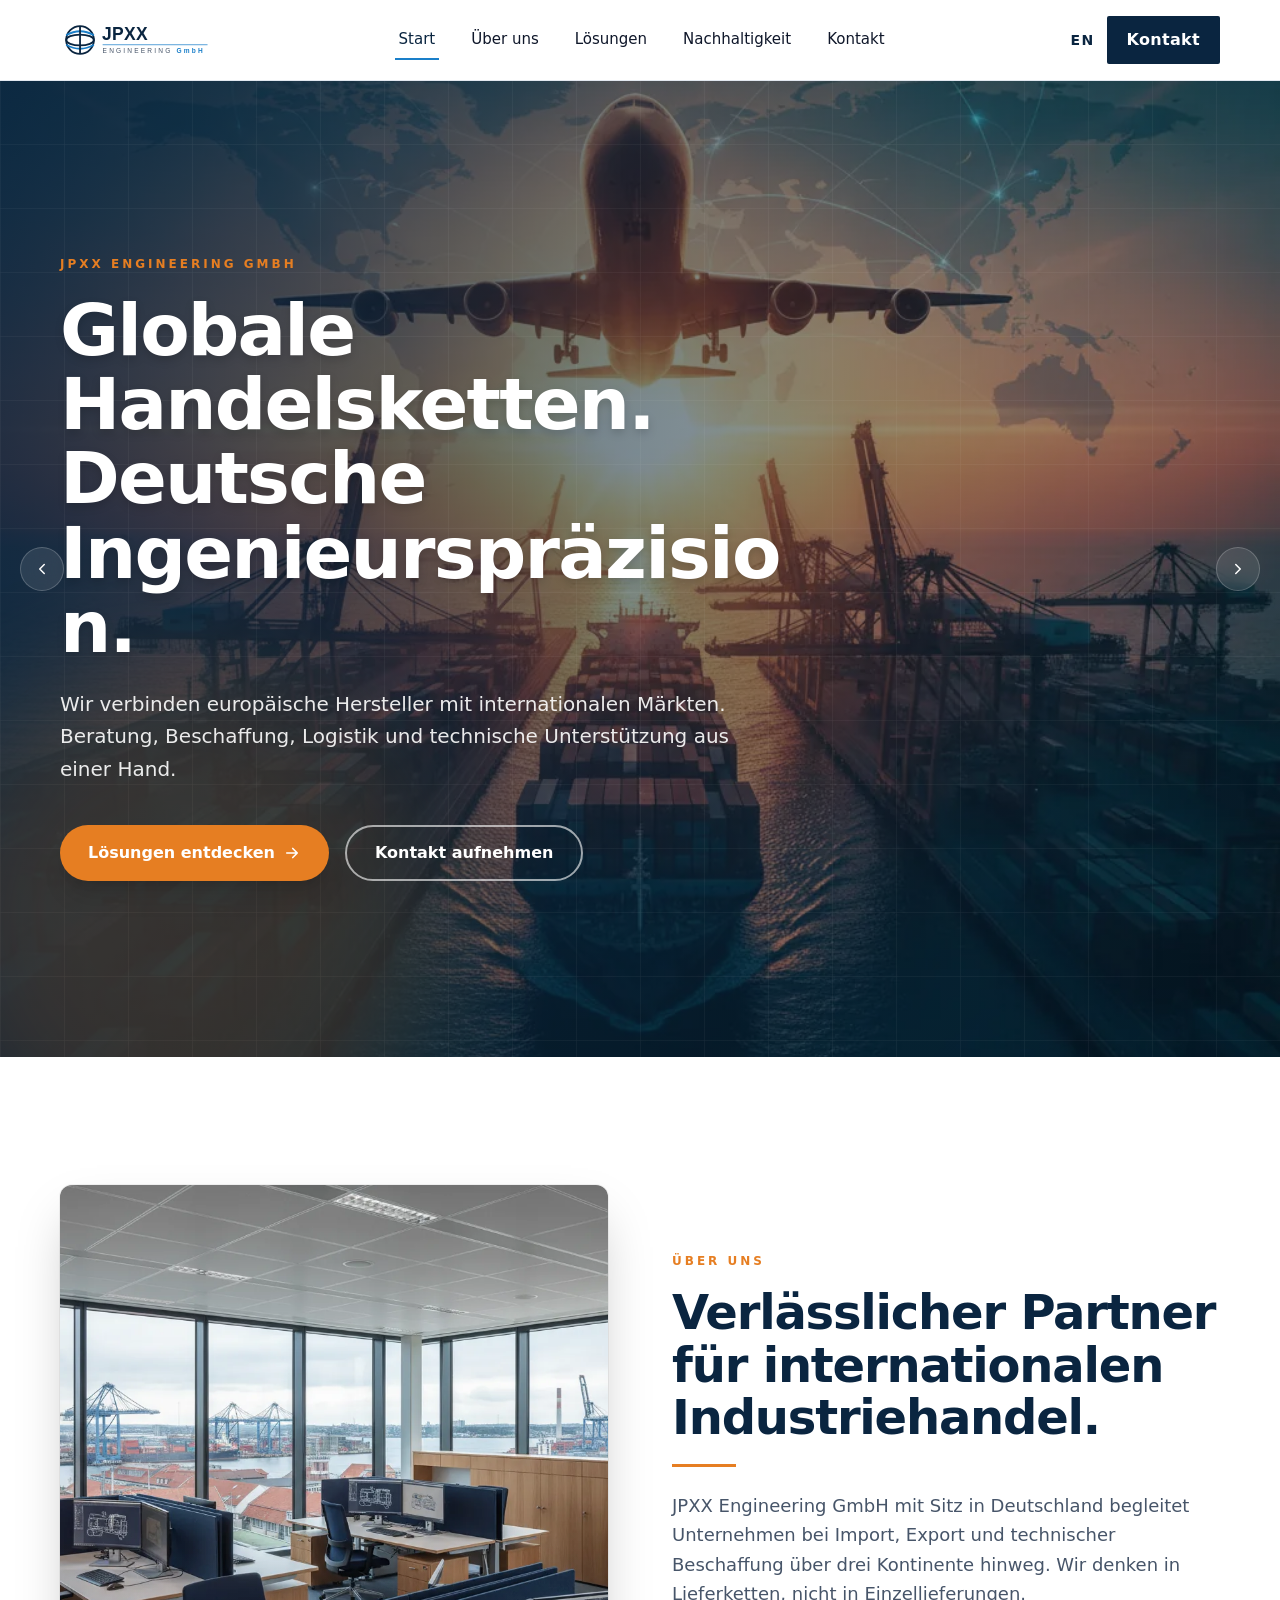
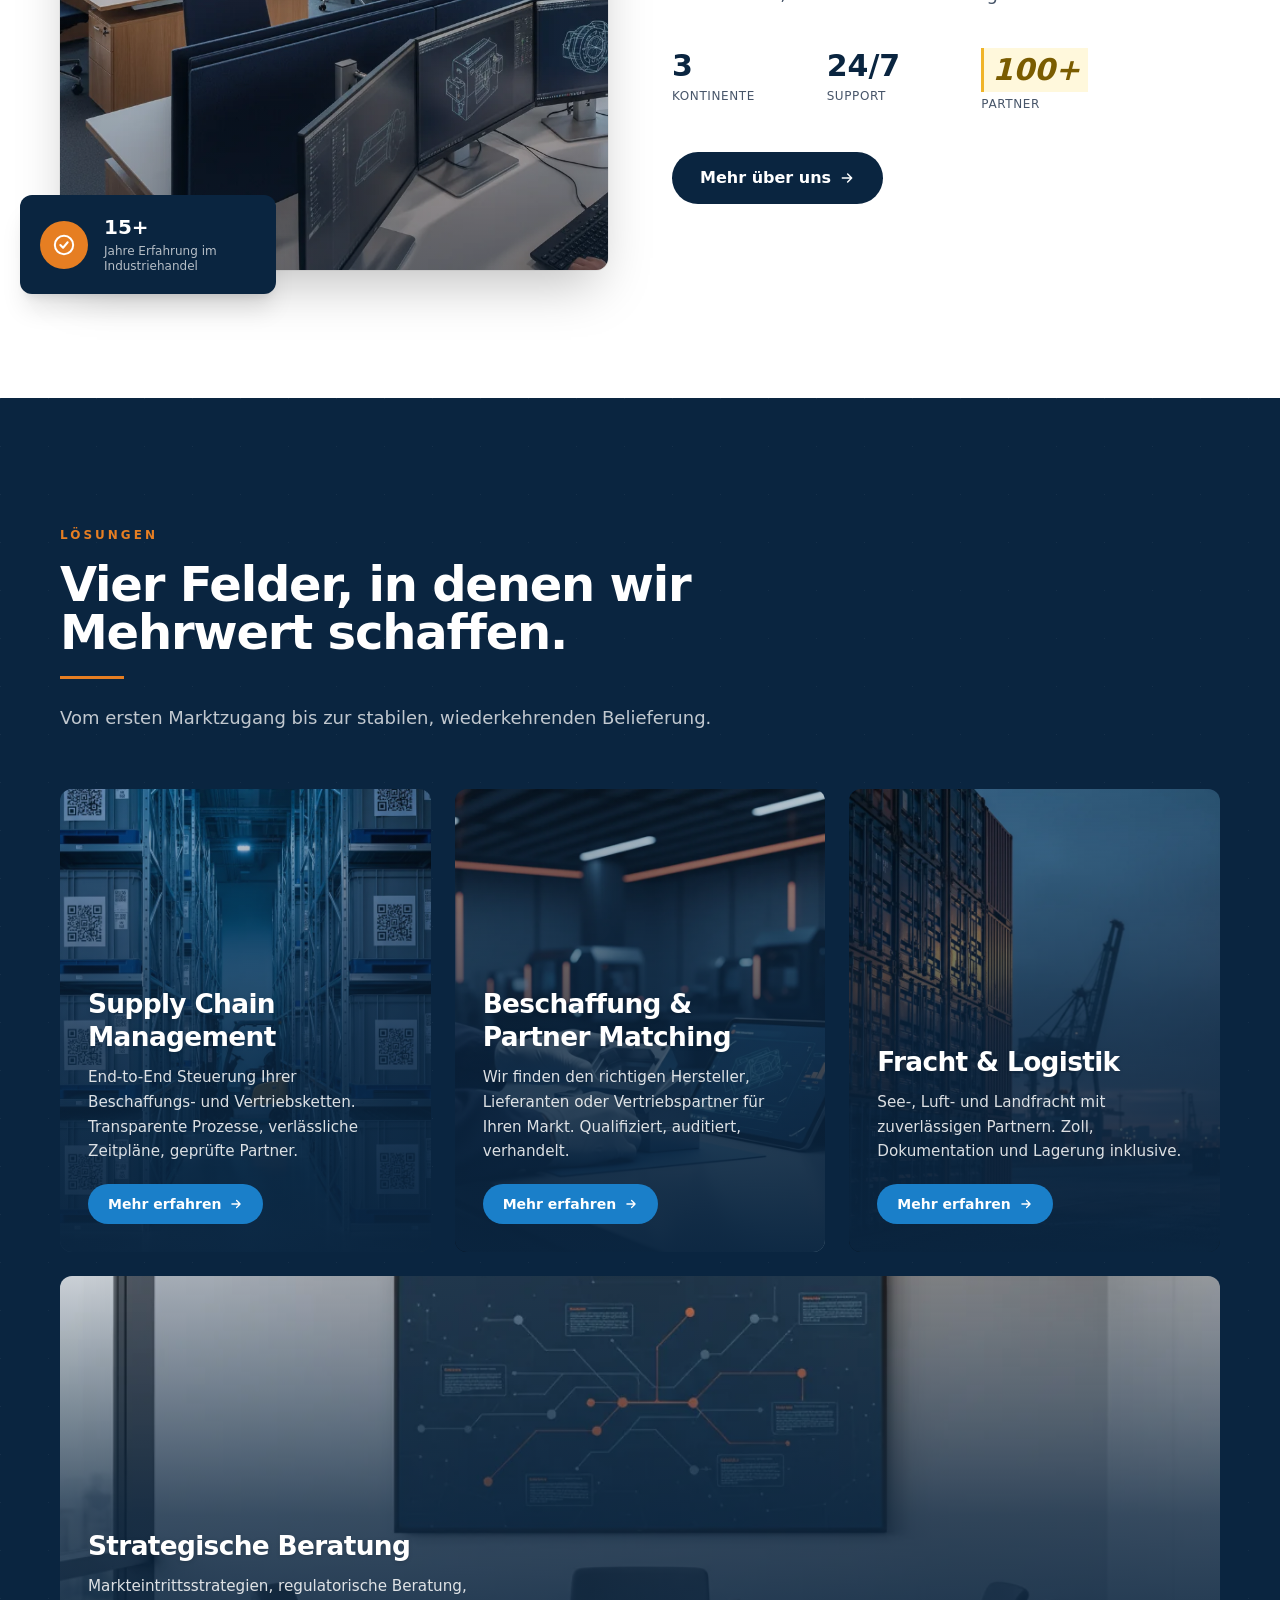
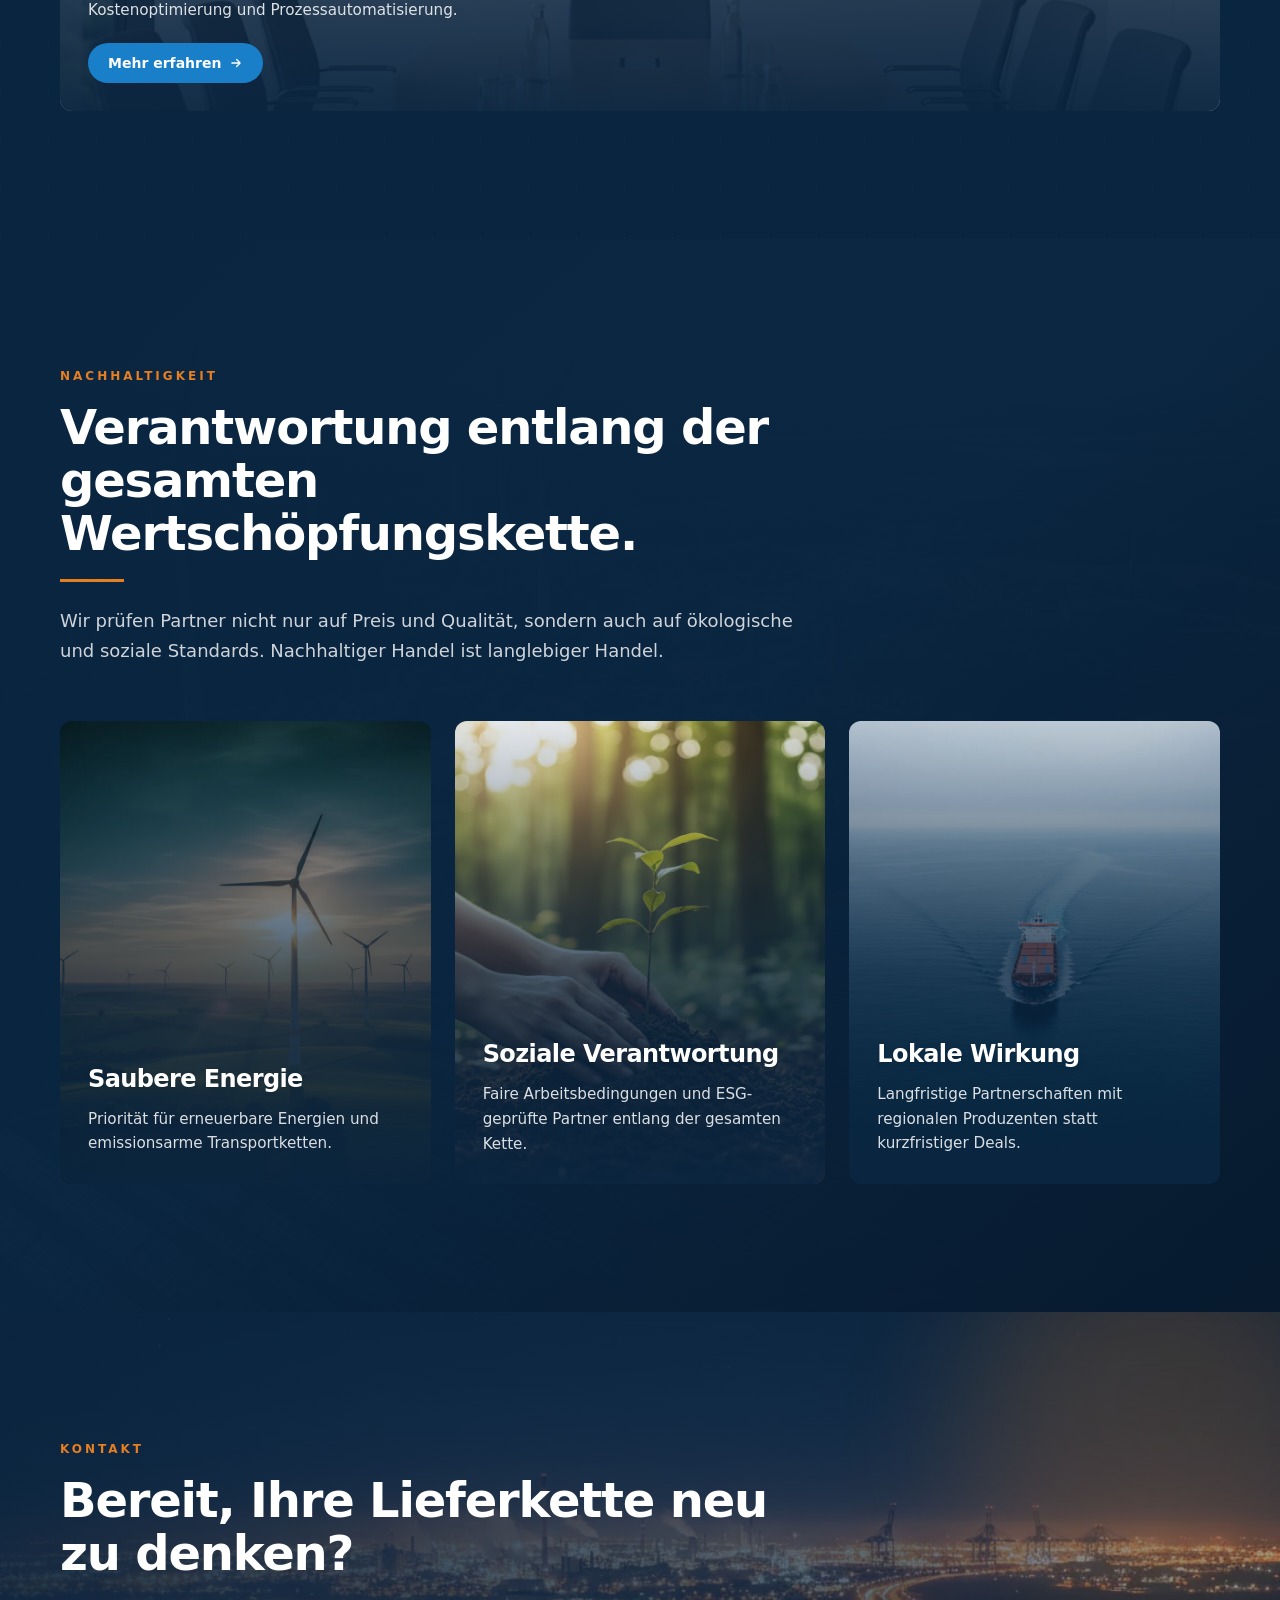
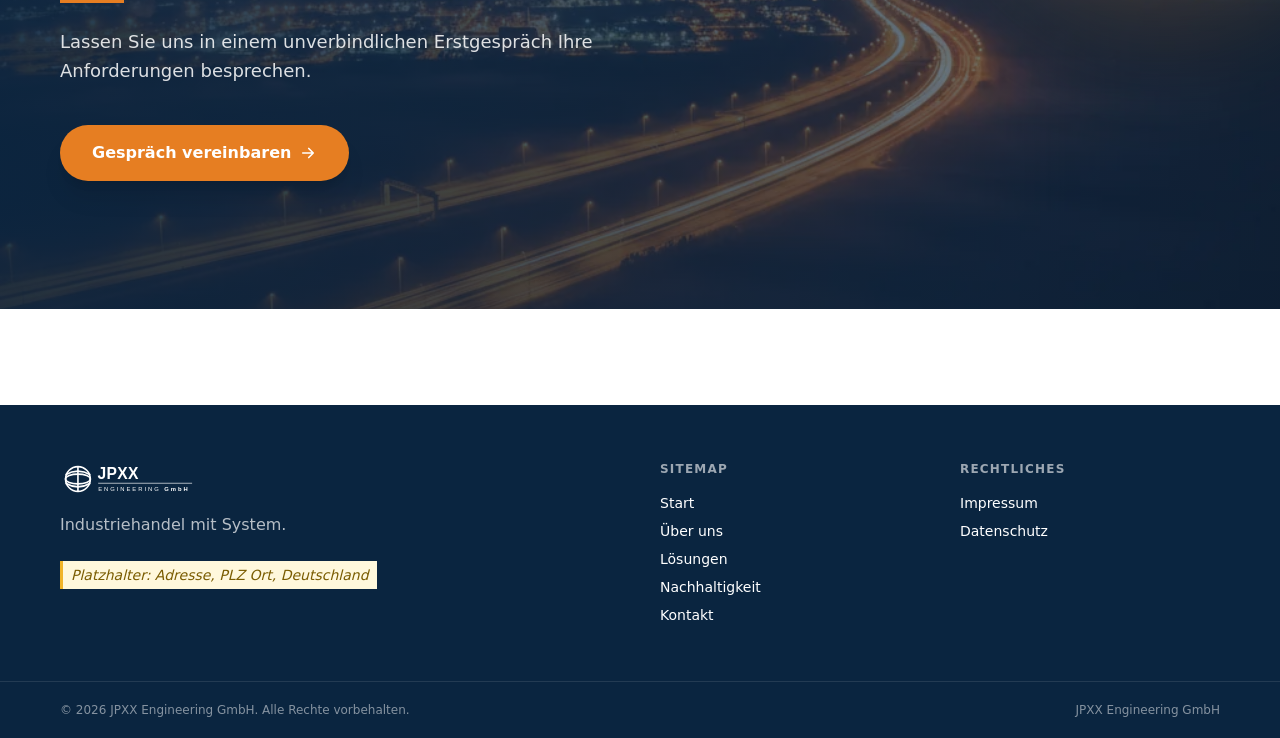
==== index.html @ 020861b6 "mobile: hero overflow fix (responsive type + proper flex column)" ====
<!DOCTYPE html><html lang="de"><head><meta charset="utf-8"><meta http-equiv="refresh" content="0; url=/de"><link rel="canonical" href="/de"><title>JPXX Engineering GmbH</title><script type="module">window.location.replace(`/de`);</script></head><body><p>Redirecting to <a href="/de">/de</a>…</p></body></html>
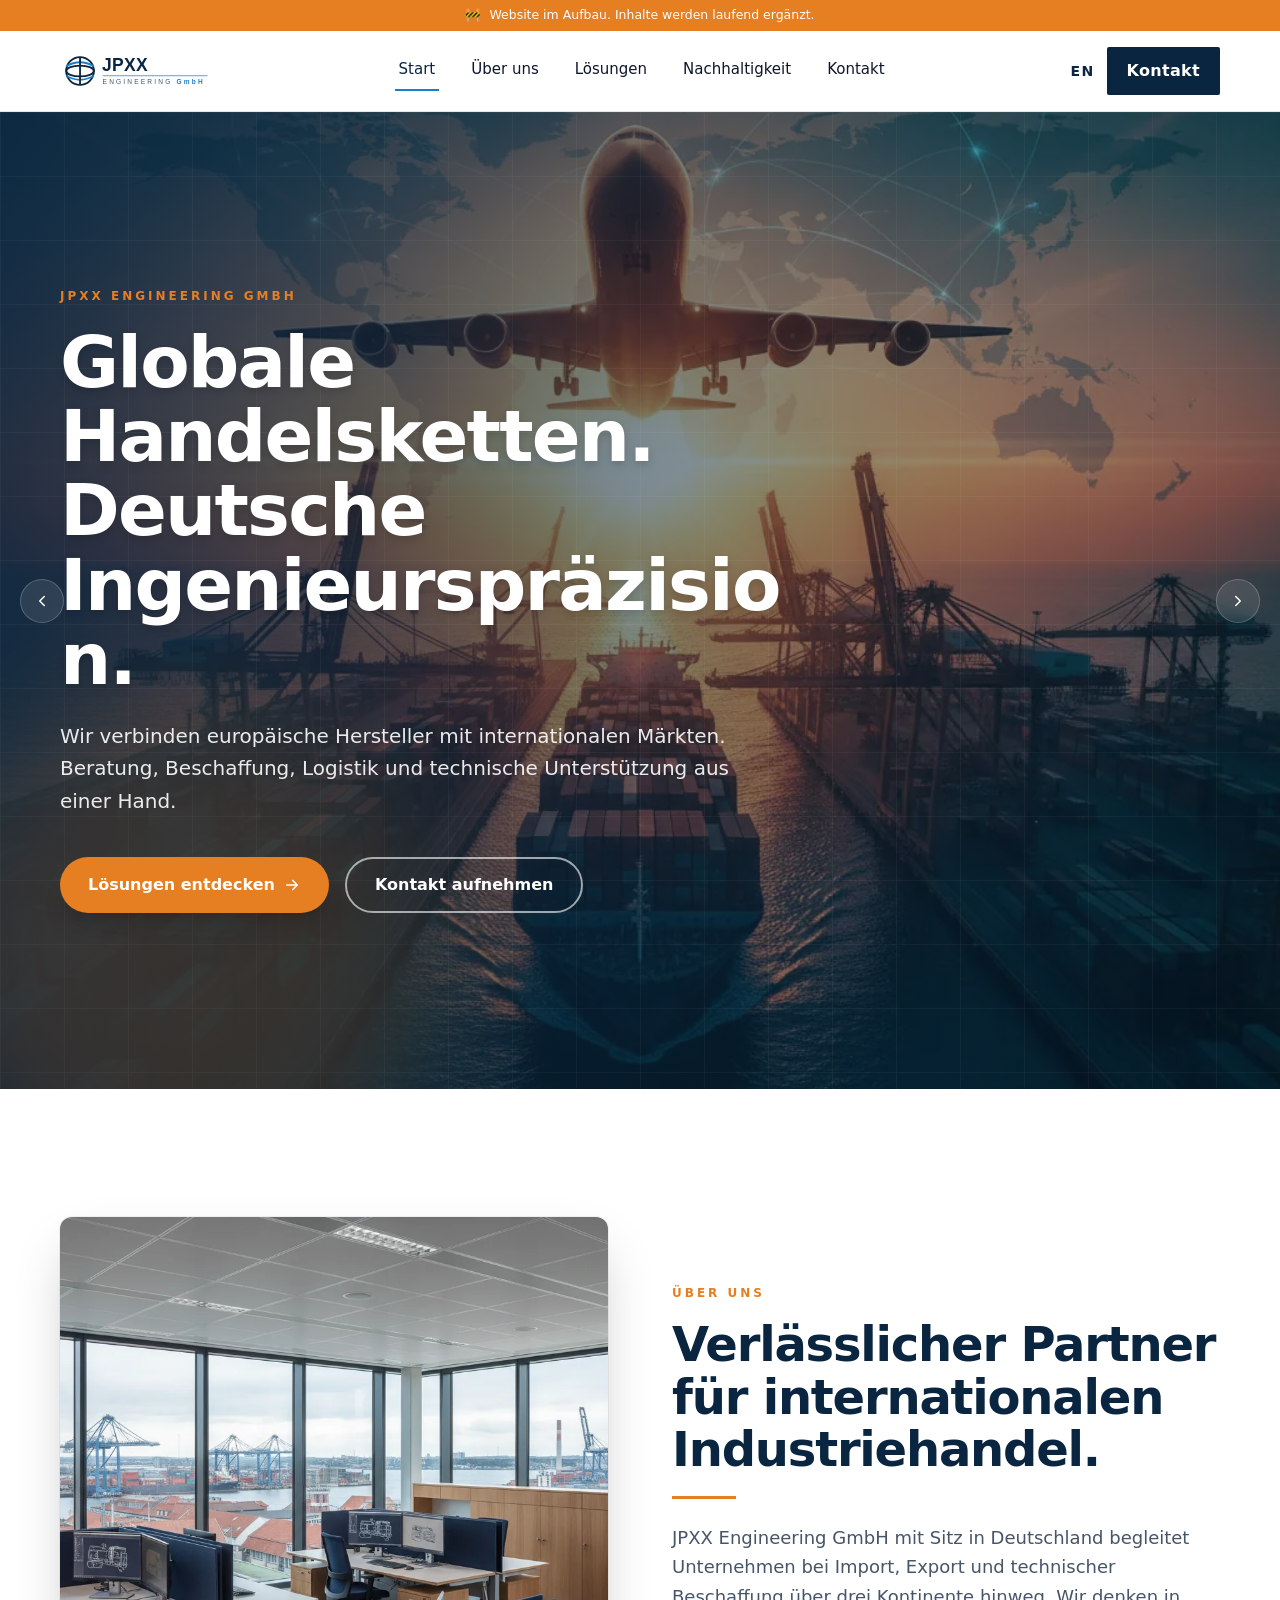
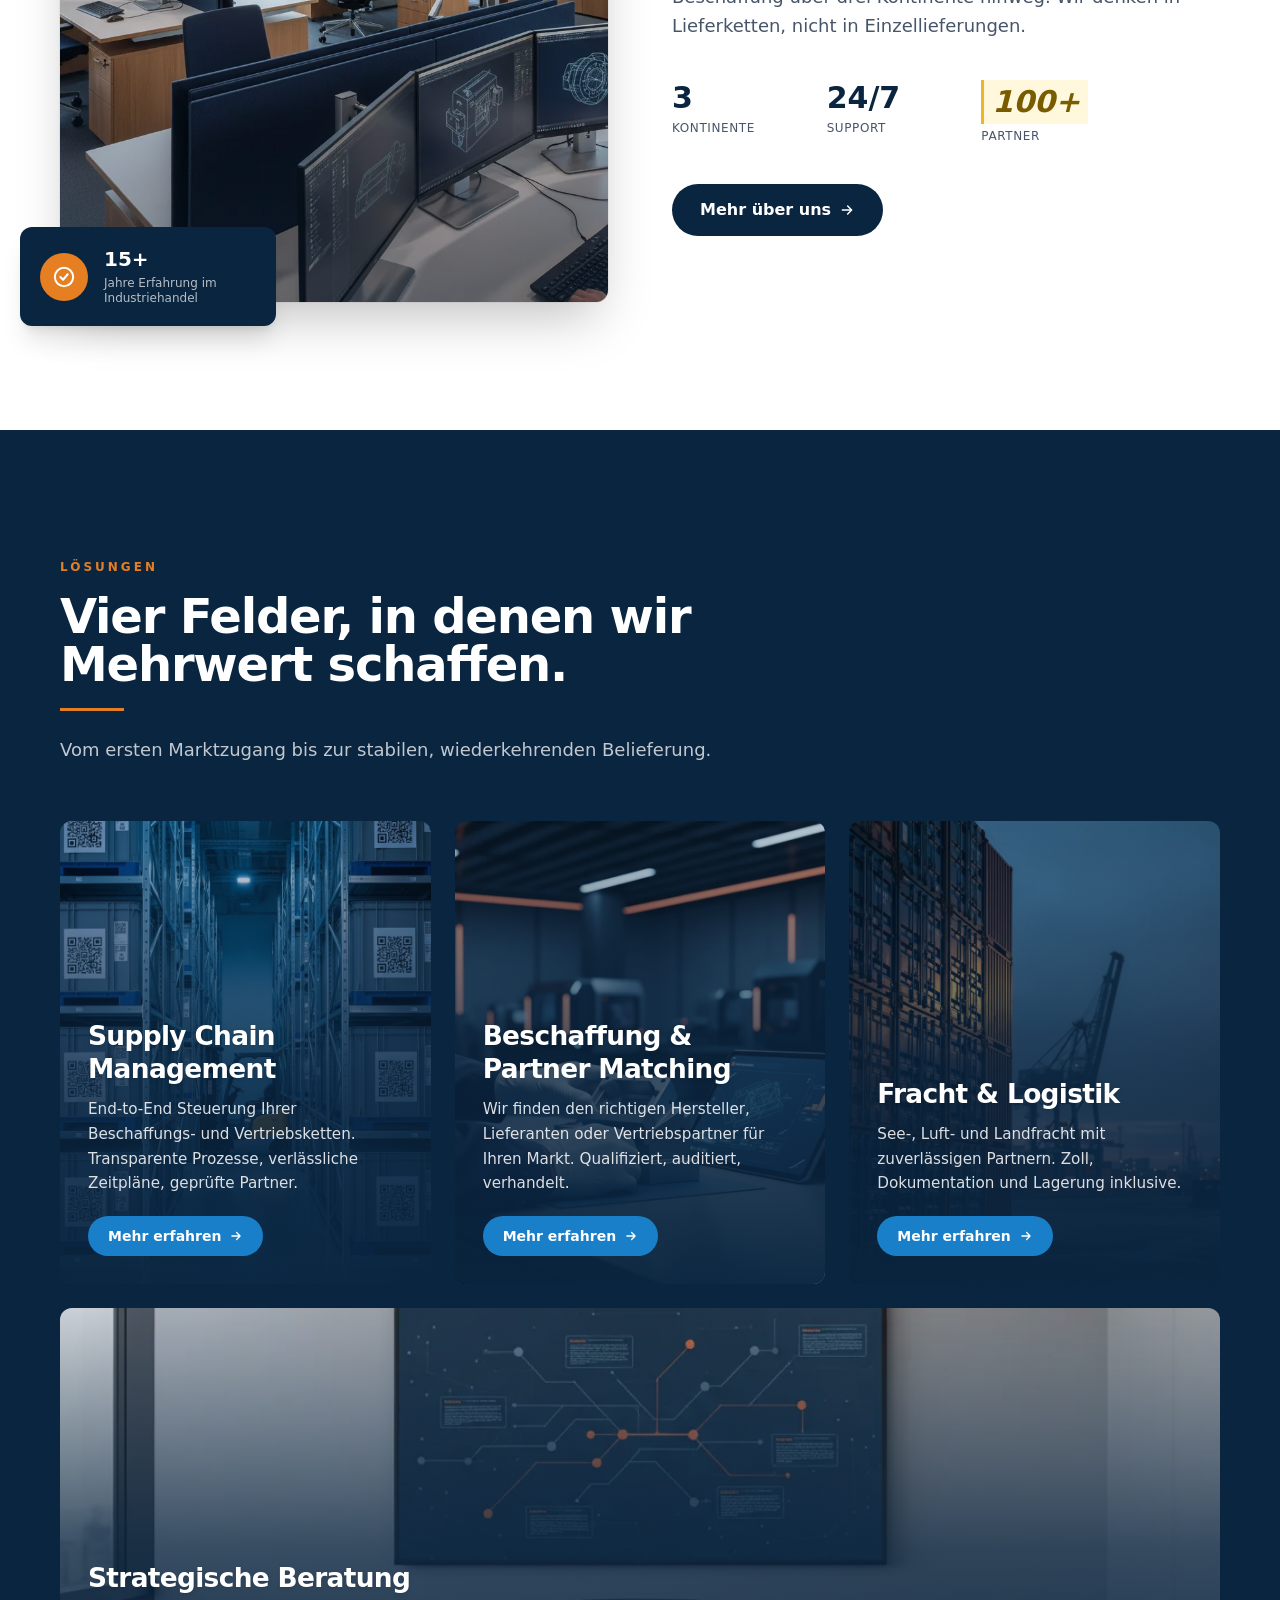
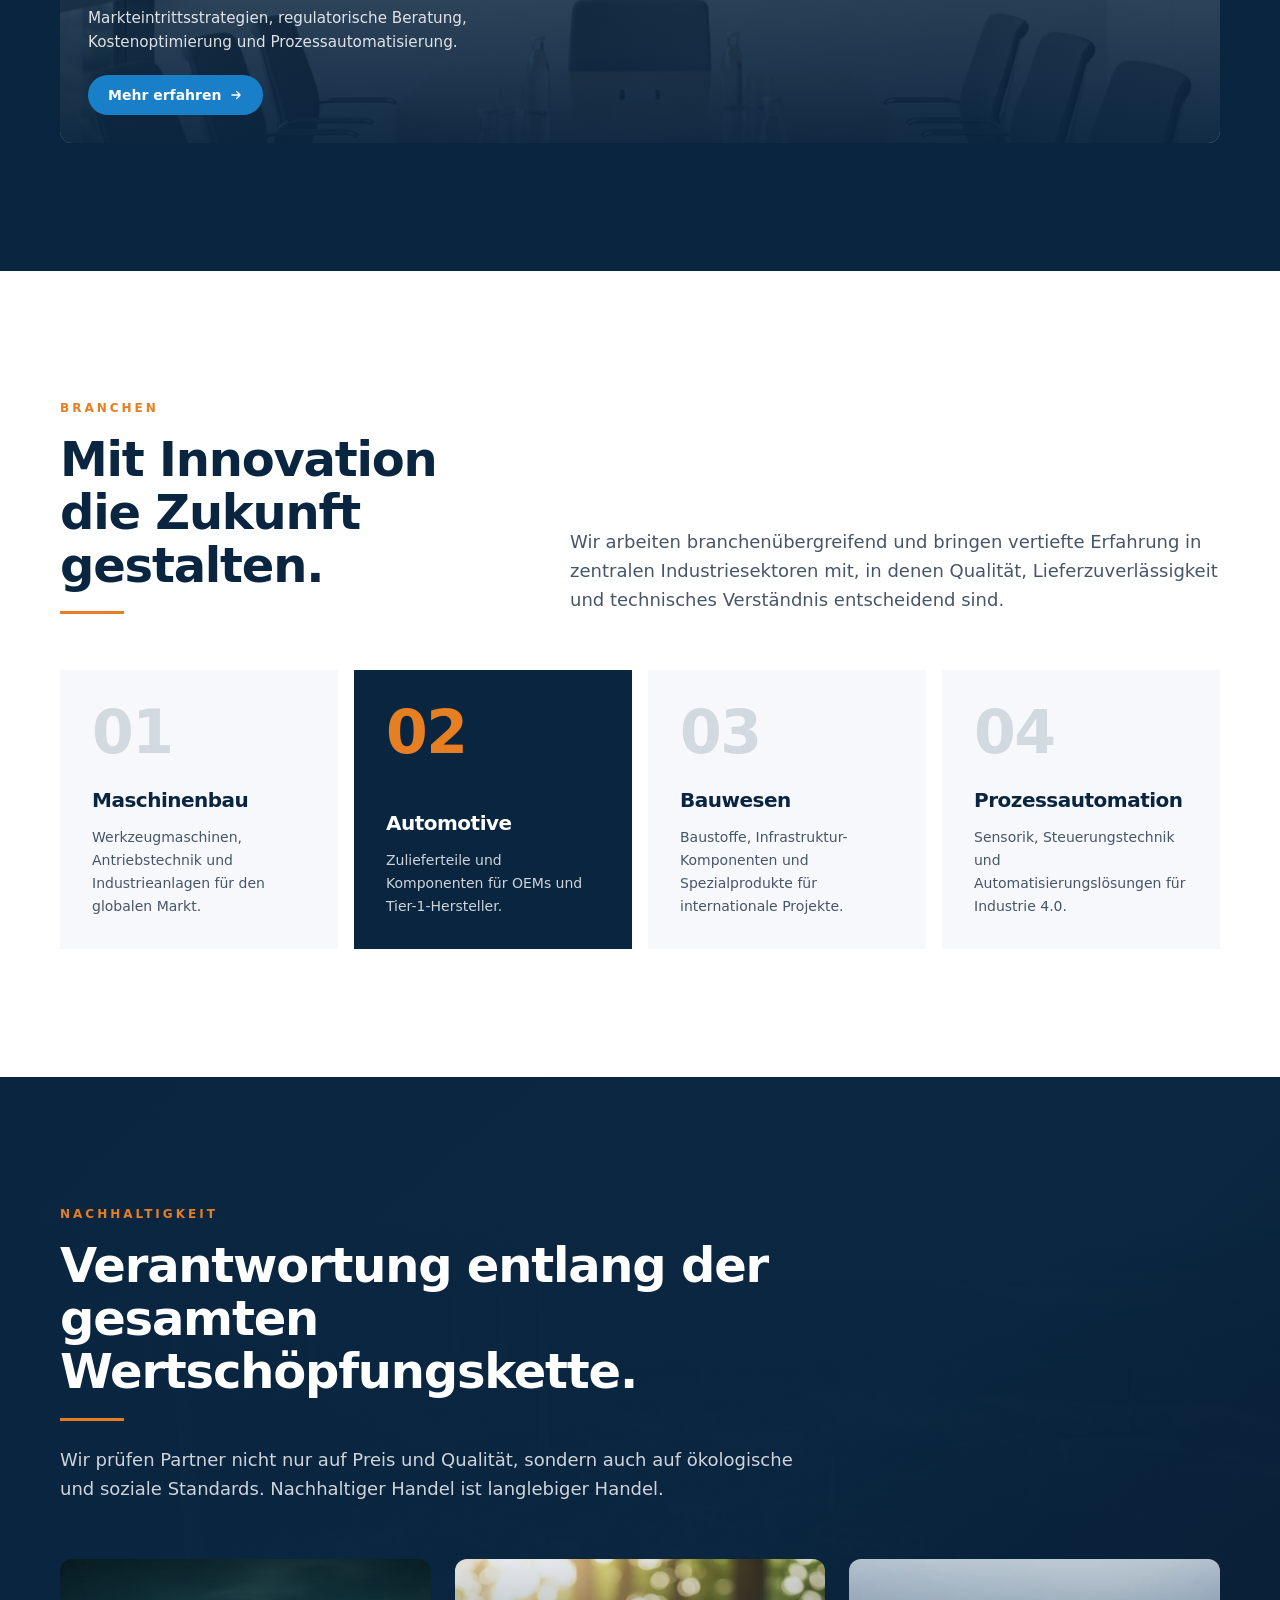
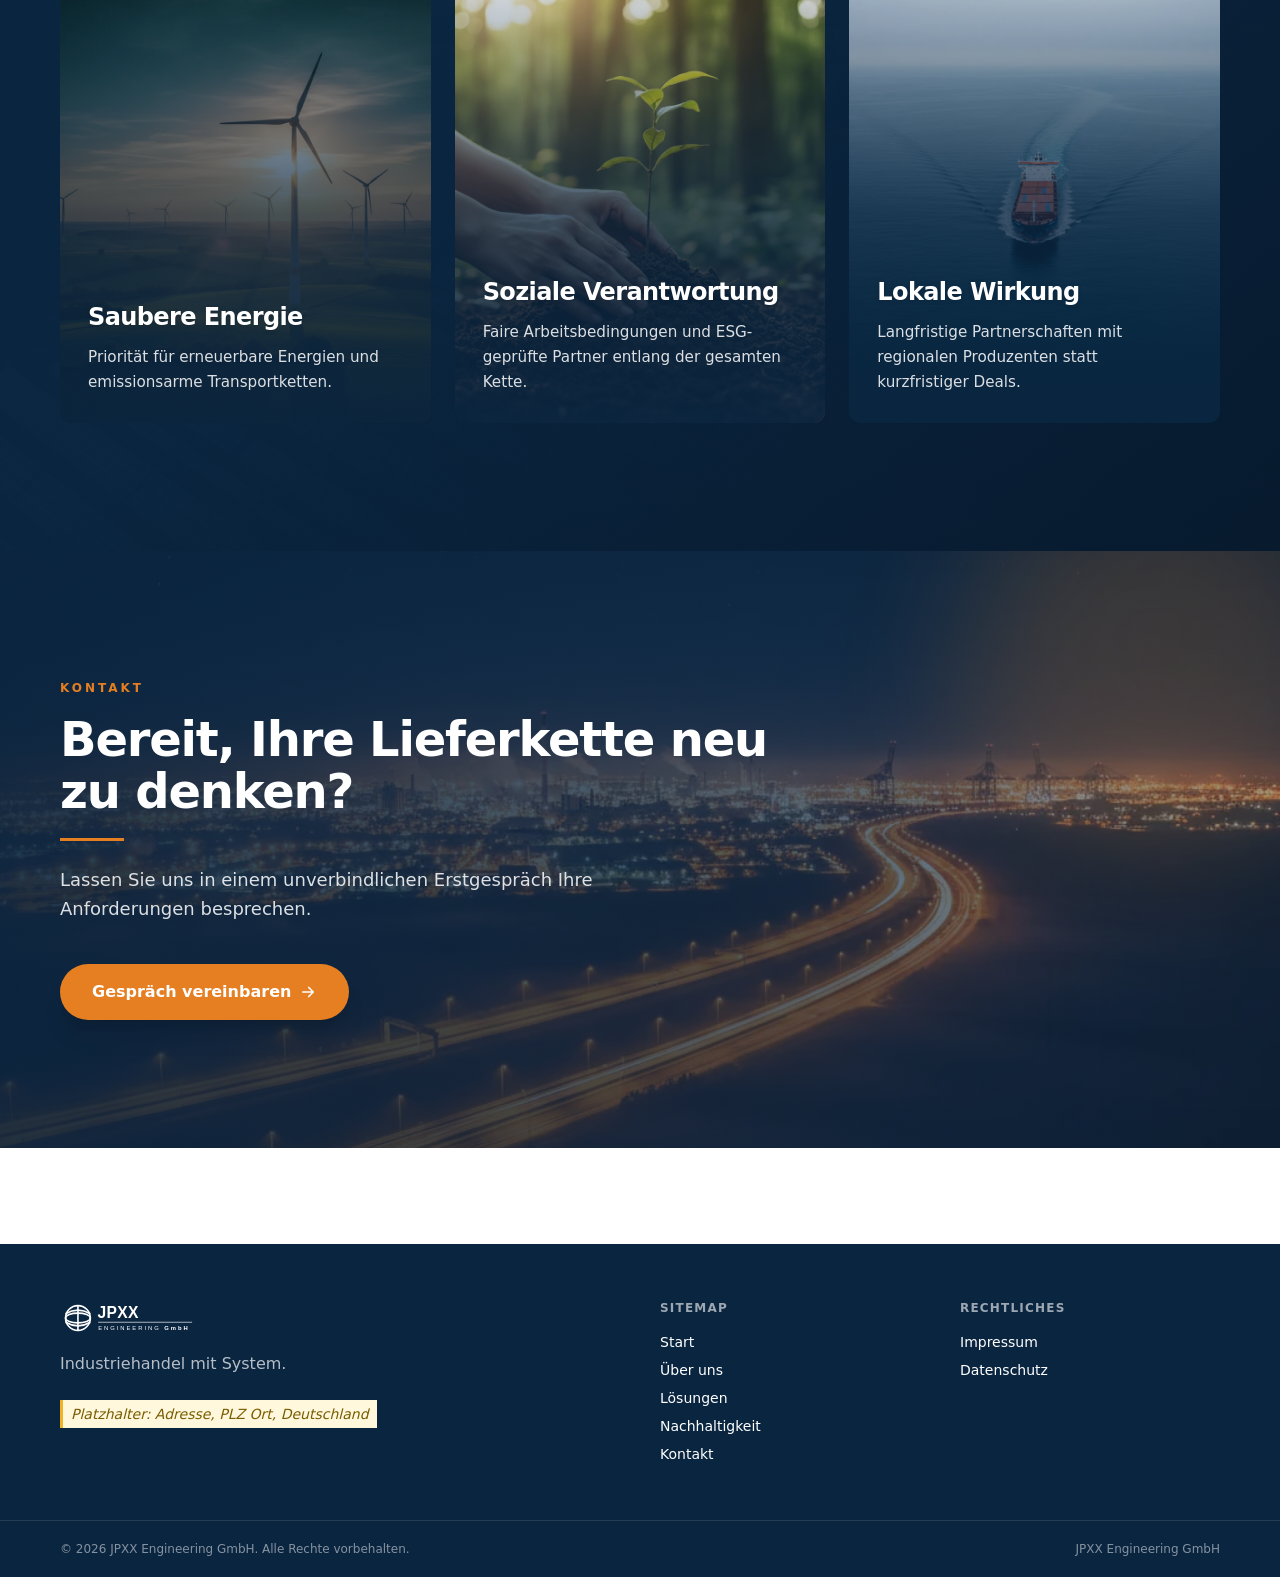
==== commit 68b37360: "Serve German homepage directly at / (no redirect flash)" ====
--- a/index.html
+++ b/index.html
@@ -1 +1 @@
-<!DOCTYPE html><html lang="de"><head><meta charset="utf-8"><meta http-equiv="refresh" content="0; url=/de"><link rel="canonical" href="/de"><title>JPXX Engineering GmbH</title><script type="module">window.location.replace(`/de`);</script></head><body><p>Redirecting to <a href="/de">/de</a>…</p></body></html>+<!DOCTYPE html><html lang="de"><head><meta charset="utf-8"><meta name="viewport" content="width=device-width, initial-scale=1"><meta name="generator" content="Astro v7.4.0"><link rel="icon" type="image/svg+xml" href="/favicon.svg"><title>Start | JPXX Engineering GmbH</title><meta name="description" content="JPXX Engineering GmbH — Internationaler Industriehandel, Beschaffung, Logistik und Beratung."><link rel="alternate" hreflang="de" href="https://jpxx.de/de"><link rel="alternate" hreflang="en" href="https://jpxx.de/en"><link rel="alternate" hreflang="x-default" href="https://jpxx.de/de"><meta property="og:title" content="Start | JPXX Engineering GmbH"><meta property="og:description" content="JPXX Engineering GmbH — Internationaler Industriehandel, Beschaffung, Logistik und Beratung."><meta property="og:type" content="website"><meta property="og:url" content="https://jpxx.de/"><link rel="stylesheet" href="/_astro/Base.Co9QmLV5.css"></head><body><a href="#main" class="sr-only focus:not-sr-only focus:absolute focus:top-2 focus:left-2 focus:z-50 focus:bg-white focus:px-4 focus:py-2 focus:ring">Skip to content</a><header class="fixed top-0 inset-x-0 z-40 bg-white/95 backdrop-blur border-b border-[var(--color-rule)]"><div class="bg-[var(--color-brand-orange)] text-white text-[0.78rem] font-medium"><div class="container-wide py-1.5 flex items-center justify-center gap-2 text-center"><span aria-hidden="true">🚧</span><span>Website im Aufbau. Inhalte werden laufend ergänzt.</span></div></div><div class="container-wide flex items-center justify-between h-20"><a href="/de" class="flex items-center" aria-label="JPXX Engineering GmbH"><img src="/logo.svg" alt="JPXX Engineering GmbH" class="h-10 w-auto"></a><nav class="hidden md:flex items-center gap-7" aria-label="Primary"><a href="/de" class="nav-link is-active">Start</a><a href="/de/ueber-uns" class="nav-link ">Über uns</a><a href="/de/loesungen" class="nav-link ">Lösungen</a><a href="/de/nachhaltigkeit" class="nav-link ">Nachhaltigkeit</a><a href="/de/kontakt" class="nav-link ">Kontakt</a></nav><div class="flex items-center gap-3"><a href="/en" class="text-sm font-semibold uppercase tracking-widest text-[var(--color-brand-navy)] hover:text-[var(--color-brand-blue)]" aria-label="Switch to EN">EN</a><a href="/de/kontakt" class="btn btn-primary hidden sm:inline-flex">Kontakt</a></div></div><!-- mobile nav --><nav class="md:hidden border-t border-[var(--color-rule)] overflow-x-auto" aria-label="Mobile primary"><div class="container-wide flex items-center gap-4 py-2"><a href="/de" class="nav-link whitespace-nowrap is-active">Start</a><a href="/de/ueber-uns" class="nav-link whitespace-nowrap ">Über uns</a><a href="/de/loesungen" class="nav-link whitespace-nowrap ">Lösungen</a><a href="/de/nachhaltigkeit" class="nav-link whitespace-nowrap ">Nachhaltigkeit</a><a href="/de/kontakt" class="nav-link whitespace-nowrap ">Kontakt</a></div></nav></header><main id="main" class="pt-[7rem]"><section class="relative overflow-hidden text-white"><img src="/img/hero-wide.webp" alt="" loading="eager" fetchpriority="high" class="absolute inset-0 w-full h-full object-cover"><!-- Darken + warm vignette for text legibility --><div class="absolute inset-0 bg-[linear-gradient(100deg,rgba(10,37,64,0.88)_0%,rgba(10,37,64,0.55)_45%,rgba(10,37,64,0.25)_100%)]" aria-hidden="true"></div><!-- Subtle grid overlay (world-network vibe) --><div class="absolute inset-0 opacity-[0.08] mix-blend-screen" aria-hidden="true" style="background-image: linear-gradient(to right, rgba(255,255,255,.5) 1px, transparent 1px), linear-gradient(to bottom, rgba(255,255,255,.5) 1px, transparent 1px); background-size: 64px 64px;"></div><!-- Orange glow accent --><div class="absolute -bottom-32 -left-20 w-[520px] h-[520px] rounded-full bg-[var(--color-brand-orange)] opacity-20 blur-3xl" aria-hidden="true"></div><div class="container-wide relative py-24 md:py-36 lg:py-44 min-h-[85vh] flex items-center"><div class="max-w-3xl w-full min-w-0"><p class="eyebrow-orange text-xs md:text-sm">JPXX Engineering GmbH</p><h1 class="font-display mt-5 text-[1.75rem] xs:text-3xl sm:text-5xl md:text-6xl lg:text-7xl leading-[1.1] md:leading-[1.03] font-bold tracking-tight drop-shadow-lg" style="hyphens: auto; -webkit-hyphens: auto; overflow-wrap: break-word; word-break: normal;">Globale Handelsketten. Deutsche Ingenieurspräzision.</h1><p class="mt-6 text-base sm:text-lg md:text-xl text-white/90 max-w-2xl leading-relaxed">Wir verbinden europäische Hersteller mit internationalen Märkten. Beratung, Beschaffung, Logistik und technische Unterstützung aus einer Hand.</p><div class="mt-8 md:mt-10 flex flex-wrap gap-3 md:gap-4"><a href="/de/loesungen" class="inline-flex items-center gap-2 rounded-full bg-[var(--color-brand-orange)] hover:bg-[#d26812] text-white px-7 py-3.5 font-semibold shadow-xl shadow-[var(--color-brand-orange)]/30 transition">Lösungen entdecken<svg width="18" height="18" viewBox="0 0 24 24" fill="none" aria-hidden="true"><path d="M5 12h14M13 6l6 6-6 6" stroke="currentColor" stroke-width="2.2" stroke-linecap="round" stroke-linejoin="round"></path></svg></a><a href="/de/kontakt" class="inline-flex items-center gap-2 rounded-full border-2 border-white/60 hover:border-white hover:bg-white/10 text-white px-7 py-3.5 font-semibold transition">Kontakt aufnehmen</a></div></div></div><!-- Carousel-style side arrows (visual flair only) --><button aria-label="prev" class="hidden md:flex absolute left-5 top-1/2 -translate-y-1/2 w-11 h-11 items-center justify-center rounded-full bg-white/10 hover:bg-white/20 backdrop-blur border border-white/20 text-white transition"><svg width="18" height="18" viewBox="0 0 24 24" fill="none"><path d="M15 6l-6 6 6 6" stroke="currentColor" stroke-width="2" stroke-linecap="round" stroke-linejoin="round"></path></svg></button><button aria-label="next" class="hidden md:flex absolute right-5 top-1/2 -translate-y-1/2 w-11 h-11 items-center justify-center rounded-full bg-white/10 hover:bg-white/20 backdrop-blur border border-white/20 text-white transition"><svg width="18" height="18" viewBox="0 0 24 24" fill="none"><path d="M9 6l6 6-6 6" stroke="currentColor" stroke-width="2" stroke-linecap="round" stroke-linejoin="round"></path></svg></button></section><section class="py-24 md:py-32 bg-white relative overflow-hidden"><div class="container-wide grid md:grid-cols-12 gap-16 items-center"><div class="md:col-span-6 relative"><div class="relative aspect-[4/5] overflow-hidden rounded-xl shadow-2xl ring-1 ring-black/5"><img src="/img/about-team.webp" alt="" loading="lazy" class="absolute inset-0 w-full h-full object-cover"><div class="absolute inset-0 bg-gradient-to-t from-[var(--color-brand-navy)]/40 via-transparent to-transparent" aria-hidden="true"></div></div><!-- Floating chip overlapping bottom-left of image, TIMAN-style --><div class="hidden md:flex absolute -bottom-6 -left-6 lg:-left-10 w-64 bg-[var(--color-brand-navy)] text-white rounded-xl shadow-xl p-5 items-center gap-4"><div class="w-12 h-12 rounded-full bg-[var(--color-brand-orange)] flex items-center justify-center shrink-0"><svg width="22" height="22" viewBox="0 0 24 24" fill="none"><path d="M12 2a10 10 0 100 20 10 10 0 000-20zM8 12l3 3 5-6" stroke="white" stroke-width="2.2" stroke-linecap="round" stroke-linejoin="round"></path></svg></div><div><div class="text-xl font-bold leading-tight">15+</div><div class="text-xs text-white/70 leading-tight mt-1">Jahre Erfahrung im Industriehandel</div></div></div></div><div class="md:col-span-6"><p class="eyebrow-orange">Über uns</p><h2 class="font-display mt-4 text-3xl md:text-5xl font-bold tracking-tight leading-[1.1] text-[var(--color-brand-navy)]">Verlässlicher Partner für internationalen Industriehandel.</h2><div class="mt-5 h-[3px] w-16 bg-[var(--color-brand-orange)]"></div><p class="mt-6 text-lg text-[var(--color-ink-soft)] leading-relaxed">JPXX Engineering GmbH mit Sitz in Deutschland begleitet Unternehmen bei Import, Export und technischer Beschaffung über drei Kontinente hinweg. Wir denken in Lieferketten, nicht in Einzellieferungen.</p><div class="mt-10 grid grid-cols-3 gap-4 max-w-md"><div><div class="text-3xl font-bold text-[var(--color-brand-navy)]">3</div><div class="text-xs text-[var(--color-ink-soft)] mt-1 uppercase tracking-wider">Kontinente</div></div><div><div class="text-3xl font-bold text-[var(--color-brand-navy)]">24/7</div><div class="text-xs text-[var(--color-ink-soft)] mt-1 uppercase tracking-wider">Support</div></div><div><div class="text-3xl font-bold text-[var(--color-brand-navy)]"><span class="placeholder">100+</span></div><div class="text-xs text-[var(--color-ink-soft)] mt-1 uppercase tracking-wider">Partner</div></div></div><a href="/de/ueber-uns" class="mt-10 inline-flex items-center gap-2 rounded-full bg-[var(--color-brand-navy)] hover:bg-[#133a5f] text-white px-7 py-3.5 font-semibold transition">Mehr über uns<svg width="16" height="16" viewBox="0 0 24 24" fill="none"><path d="M5 12h14M13 6l6 6-6 6" stroke="currentColor" stroke-width="2.2" stroke-linecap="round" stroke-linejoin="round"></path></svg></a></div></div></section><section class="py-24 md:py-32 bg-[var(--color-brand-navy)] text-white relative overflow-hidden"><!-- subtle diagonal highlight --><div class="absolute inset-0 opacity-[0.05]" aria-hidden="true" style="background-image: linear-gradient(135deg, white 1px, transparent 1px); background-size: 48px 48px;"></div><div class="container-wide relative"><p class="eyebrow-orange">Lösungen</p><h2 class="font-display mt-4 text-3xl md:text-5xl font-bold tracking-tight max-w-3xl">Vier Felder, in denen wir Mehrwert schaffen.</h2><div class="mt-5 h-[3px] w-16 bg-[var(--color-brand-orange)]"></div><p class="mt-6 text-white/75 text-lg max-w-2xl leading-relaxed">Vom ersten Marktzugang bis zur stabilen, wiederkehrenden Belieferung.</p><div class="mt-14 grid gap-6 sm:grid-cols-2 lg:grid-cols-3 xl:grid-cols-3"><article class="group relative overflow-hidden rounded-xl aspect-[4/5] isolate transition-transform hover:-translate-y-1 "><img src="/img/solutions-supply.webp" alt="" loading="lazy" class="absolute inset-0 w-full h-full object-cover transition-transform duration-700 group-hover:scale-110"><!-- navy gradient overlay --><div class="absolute inset-0 bg-[linear-gradient(180deg,rgba(10,37,64,0.15)_0%,rgba(10,37,64,0.75)_55%,rgba(10,37,64,0.95)_100%)]" aria-hidden="true"></div><div class="absolute inset-0 p-7 flex flex-col justify-end"><h3 class="font-display text-2xl md:text-[1.65rem] font-bold leading-tight tracking-tight drop-shadow">Supply Chain Management</h3><p class="mt-3 text-white/85 text-[0.95rem] leading-relaxed max-w-md">End-to-End Steuerung Ihrer Beschaffungs- und Vertriebsketten. Transparente Prozesse, verlässliche Zeitpläne, geprüfte Partner.</p><a href="/de/loesungen" class="mt-5 inline-flex self-start items-center gap-2 rounded-full bg-[var(--color-brand-blue)] hover:bg-[#166cae] text-white text-sm font-semibold px-5 py-2.5 transition">Mehr erfahren<svg width="14" height="14" viewBox="0 0 24 24" fill="none"><path d="M5 12h14M13 6l6 6-6 6" stroke="currentColor" stroke-width="2.2" stroke-linecap="round" stroke-linejoin="round"></path></svg></a></div></article><article class="group relative overflow-hidden rounded-xl aspect-[4/5] isolate transition-transform hover:-translate-y-1 "><img src="/img/solutions-sourcing.webp" alt="" loading="lazy" class="absolute inset-0 w-full h-full object-cover transition-transform duration-700 group-hover:scale-110"><!-- navy gradient overlay --><div class="absolute inset-0 bg-[linear-gradient(180deg,rgba(10,37,64,0.15)_0%,rgba(10,37,64,0.75)_55%,rgba(10,37,64,0.95)_100%)]" aria-hidden="true"></div><div class="absolute inset-0 p-7 flex flex-col justify-end"><h3 class="font-display text-2xl md:text-[1.65rem] font-bold leading-tight tracking-tight drop-shadow">Beschaffung &amp; Partner Matching</h3><p class="mt-3 text-white/85 text-[0.95rem] leading-relaxed max-w-md">Wir finden den richtigen Hersteller, Lieferanten oder Vertriebspartner für Ihren Markt. Qualifiziert, auditiert, verhandelt.</p><a href="/de/loesungen" class="mt-5 inline-flex self-start items-center gap-2 rounded-full bg-[var(--color-brand-blue)] hover:bg-[#166cae] text-white text-sm font-semibold px-5 py-2.5 transition">Mehr erfahren<svg width="14" height="14" viewBox="0 0 24 24" fill="none"><path d="M5 12h14M13 6l6 6-6 6" stroke="currentColor" stroke-width="2.2" stroke-linecap="round" stroke-linejoin="round"></path></svg></a></div></article><article class="group relative overflow-hidden rounded-xl aspect-[4/5] isolate transition-transform hover:-translate-y-1 "><img src="/img/solutions-logistics.webp" alt="" loading="lazy" class="absolute inset-0 w-full h-full object-cover transition-transform duration-700 group-hover:scale-110"><!-- navy gradient overlay --><div class="absolute inset-0 bg-[linear-gradient(180deg,rgba(10,37,64,0.15)_0%,rgba(10,37,64,0.75)_55%,rgba(10,37,64,0.95)_100%)]" aria-hidden="true"></div><div class="absolute inset-0 p-7 flex flex-col justify-end"><h3 class="font-display text-2xl md:text-[1.65rem] font-bold leading-tight tracking-tight drop-shadow">Fracht &amp; Logistik</h3><p class="mt-3 text-white/85 text-[0.95rem] leading-relaxed max-w-md">See-, Luft- und Landfracht mit zuverlässigen Partnern. Zoll, Dokumentation und Lagerung inklusive.</p><a href="/de/loesungen" class="mt-5 inline-flex self-start items-center gap-2 rounded-full bg-[var(--color-brand-blue)] hover:bg-[#166cae] text-white text-sm font-semibold px-5 py-2.5 transition">Mehr erfahren<svg width="14" height="14" viewBox="0 0 24 24" fill="none"><path d="M5 12h14M13 6l6 6-6 6" stroke="currentColor" stroke-width="2.2" stroke-linecap="round" stroke-linejoin="round"></path></svg></a></div></article><article class="group relative overflow-hidden rounded-xl aspect-[4/5] isolate transition-transform hover:-translate-y-1 lg:col-span-3 lg:aspect-[16/6]"><img src="/img/solutions-consulting.webp" alt="" loading="lazy" class="absolute inset-0 w-full h-full object-cover transition-transform duration-700 group-hover:scale-110"><!-- navy gradient overlay --><div class="absolute inset-0 bg-[linear-gradient(180deg,rgba(10,37,64,0.15)_0%,rgba(10,37,64,0.75)_55%,rgba(10,37,64,0.95)_100%)]" aria-hidden="true"></div><div class="absolute inset-0 p-7 flex flex-col justify-end"><h3 class="font-display text-2xl md:text-[1.65rem] font-bold leading-tight tracking-tight drop-shadow">Strategische Beratung</h3><p class="mt-3 text-white/85 text-[0.95rem] leading-relaxed max-w-md">Markteintrittsstrategien, regulatorische Beratung, Kostenoptimierung und Prozessautomatisierung.</p><a href="/de/loesungen" class="mt-5 inline-flex self-start items-center gap-2 rounded-full bg-[var(--color-brand-blue)] hover:bg-[#166cae] text-white text-sm font-semibold px-5 py-2.5 transition">Mehr erfahren<svg width="14" height="14" viewBox="0 0 24 24" fill="none"><path d="M5 12h14M13 6l6 6-6 6" stroke="currentColor" stroke-width="2.2" stroke-linecap="round" stroke-linejoin="round"></path></svg></a></div></article></div></div></section><section class="py-24 md:py-32 bg-white relative overflow-hidden"><div class="container-wide"><div class="grid lg:grid-cols-12 gap-12 lg:gap-16 items-end"><div class="lg:col-span-5"><p class="eyebrow-orange">Branchen</p><h2 class="font-display mt-4 text-3xl md:text-4xl lg:text-5xl font-bold tracking-tight leading-[1.1] text-[var(--color-brand-navy)]">Mit Innovation die Zukunft gestalten.</h2><div class="mt-5 h-[3px] w-16 bg-[var(--color-brand-orange)]"></div></div><div class="lg:col-span-7"><p class="text-lg text-[var(--color-ink-soft)] leading-relaxed">Wir arbeiten branchenübergreifend und bringen vertiefte Erfahrung in zentralen Industriesektoren mit, in denen Qualität, Lieferzuverlässigkeit und technisches Verständnis entscheidend sind.</p></div></div><div class="mt-14 grid gap-4 sm:grid-cols-2 lg:grid-cols-4"><article class="group relative p-7 md:p-8 min-h-[220px] flex flex-col justify-between overflow-hidden transition-colors bg-[var(--color-paper-soft)] text-[var(--color-brand-navy)] hover:bg-[var(--color-brand-navy)] hover:text-white"><div class="font-display text-5xl md:text-6xl font-bold tracking-tight leading-none text-[var(--color-brand-navy)]/15 group-hover:text-[var(--color-brand-orange)] transition-colors">01</div><div class="mt-6"><h3 class="font-display text-xl font-bold tracking-tight">Maschinenbau</h3><p class="mt-3 text-sm leading-relaxed text-[var(--color-ink-soft)] group-hover:text-white/85 transition-colors">Werkzeugmaschinen, Antriebstechnik und Industrieanlagen für den globalen Markt.</p></div></article><article class="group relative p-7 md:p-8 min-h-[220px] flex flex-col justify-between overflow-hidden transition-colors bg-[var(--color-brand-navy)] text-white"><div class="font-display text-5xl md:text-6xl font-bold tracking-tight leading-none text-[var(--color-brand-orange)] transition-colors">02</div><div class="mt-6"><h3 class="font-display text-xl font-bold tracking-tight">Automotive</h3><p class="mt-3 text-sm leading-relaxed text-white/80 transition-colors">Zulieferteile und Komponenten für OEMs und Tier-1-Hersteller.</p></div></article><article class="group relative p-7 md:p-8 min-h-[220px] flex flex-col justify-between overflow-hidden transition-colors bg-[var(--color-paper-soft)] text-[var(--color-brand-navy)] hover:bg-[var(--color-brand-navy)] hover:text-white"><div class="font-display text-5xl md:text-6xl font-bold tracking-tight leading-none text-[var(--color-brand-navy)]/15 group-hover:text-[var(--color-brand-orange)] transition-colors">03</div><div class="mt-6"><h3 class="font-display text-xl font-bold tracking-tight">Bauwesen</h3><p class="mt-3 text-sm leading-relaxed text-[var(--color-ink-soft)] group-hover:text-white/85 transition-colors">Baustoffe, Infrastruktur-Komponenten und Spezialprodukte für internationale Projekte.</p></div></article><article class="group relative p-7 md:p-8 min-h-[220px] flex flex-col justify-between overflow-hidden transition-colors bg-[var(--color-paper-soft)] text-[var(--color-brand-navy)] hover:bg-[var(--color-brand-navy)] hover:text-white"><div class="font-display text-5xl md:text-6xl font-bold tracking-tight leading-none text-[var(--color-brand-navy)]/15 group-hover:text-[var(--color-brand-orange)] transition-colors">04</div><div class="mt-6"><h3 class="font-display text-xl font-bold tracking-tight">Prozessautomation</h3><p class="mt-3 text-sm leading-relaxed text-[var(--color-ink-soft)] group-hover:text-white/85 transition-colors">Sensorik, Steuerungstechnik und Automatisierungslösungen für Industrie 4.0.</p></div></article></div></div></section><section class="relative py-24 md:py-32 bg-[var(--color-brand-navy)] text-white overflow-hidden"><img src="/img/sustain-bg.webp" alt="" loading="lazy" class="absolute inset-0 w-full h-full object-cover opacity-15" aria-hidden="true"><div class="absolute inset-0 bg-gradient-to-br from-[var(--color-brand-navy)] via-[var(--color-brand-navy)]/90 to-[#071a2e]" aria-hidden="true"></div><div class="container-wide relative"><div class="max-w-3xl"><p class="eyebrow-orange">Nachhaltigkeit</p><h2 class="font-display mt-4 text-3xl md:text-5xl font-bold tracking-tight leading-[1.1]">Verantwortung entlang der gesamten Wertschöpfungskette.</h2><div class="mt-5 h-[3px] w-16 bg-[var(--color-brand-orange)]"></div><p class="mt-6 text-white/80 text-lg leading-relaxed">Wir prüfen Partner nicht nur auf Preis und Qualität, sondern auch auf ökologische und soziale Standards. Nachhaltiger Handel ist langlebiger Handel.</p></div><div class="mt-14 grid gap-6 md:grid-cols-3"><article class="group relative aspect-[4/5] overflow-hidden rounded-xl isolate transition-transform hover:-translate-y-1"><img src="/img/sustain-card-1.webp" alt="" loading="lazy" class="absolute inset-0 w-full h-full object-cover transition-transform duration-700 group-hover:scale-110"><div class="absolute inset-0 bg-[linear-gradient(180deg,rgba(10,37,64,0.1)_0%,rgba(10,37,64,0.75)_55%,rgba(10,37,64,0.95)_100%)]" aria-hidden="true"></div><div class="absolute inset-0 p-7 flex flex-col justify-end"><h3 class="font-display text-2xl font-bold tracking-tight drop-shadow">Saubere Energie</h3><p class="mt-3 text-white/85 text-[0.95rem] leading-relaxed">Priorität für erneuerbare Energien und emissionsarme Transportketten.</p></div></article><article class="group relative aspect-[4/5] overflow-hidden rounded-xl isolate transition-transform hover:-translate-y-1"><img src="/img/sustain-card-2.webp" alt="" loading="lazy" class="absolute inset-0 w-full h-full object-cover transition-transform duration-700 group-hover:scale-110"><div class="absolute inset-0 bg-[linear-gradient(180deg,rgba(10,37,64,0.1)_0%,rgba(10,37,64,0.75)_55%,rgba(10,37,64,0.95)_100%)]" aria-hidden="true"></div><div class="absolute inset-0 p-7 flex flex-col justify-end"><h3 class="font-display text-2xl font-bold tracking-tight drop-shadow">Soziale Verantwortung</h3><p class="mt-3 text-white/85 text-[0.95rem] leading-relaxed">Faire Arbeitsbedingungen und ESG-geprüfte Partner entlang der gesamten Kette.</p></div></article><article class="group relative aspect-[4/5] overflow-hidden rounded-xl isolate transition-transform hover:-translate-y-1"><img src="/img/sustain-card-3.webp" alt="" loading="lazy" class="absolute inset-0 w-full h-full object-cover transition-transform duration-700 group-hover:scale-110"><div class="absolute inset-0 bg-[linear-gradient(180deg,rgba(10,37,64,0.1)_0%,rgba(10,37,64,0.75)_55%,rgba(10,37,64,0.95)_100%)]" aria-hidden="true"></div><div class="absolute inset-0 p-7 flex flex-col justify-end"><h3 class="font-display text-2xl font-bold tracking-tight drop-shadow">Lokale Wirkung</h3><p class="mt-3 text-white/85 text-[0.95rem] leading-relaxed">Langfristige Partnerschaften mit regionalen Produzenten statt kurzfristiger Deals.</p></div></article></div></div></section><section class="relative overflow-hidden text-white"><img src="/img/cta-banner.webp" alt="" loading="lazy" class="absolute inset-0 w-full h-full object-cover"><div class="absolute inset-0 bg-[linear-gradient(90deg,rgba(10,37,64,0.9)_0%,rgba(10,37,64,0.65)_70%,rgba(10,37,64,0.4)_100%)]" aria-hidden="true"></div><div class="absolute -top-20 -right-20 w-[400px] h-[400px] rounded-full bg-[var(--color-brand-orange)] opacity-20 blur-3xl" aria-hidden="true"></div><div class="container-wide relative py-24 md:py-32"><div class="max-w-3xl"><p class="eyebrow-orange">Kontakt</p><h2 class="font-display mt-4 text-3xl md:text-5xl font-bold tracking-tight leading-[1.1]">Bereit, Ihre Lieferkette neu zu denken?</h2><div class="mt-5 h-[3px] w-16 bg-[var(--color-brand-orange)]"></div><p class="mt-6 text-white/85 text-lg leading-relaxed max-w-2xl">Lassen Sie uns in einem unverbindlichen Erstgespräch Ihre Anforderungen besprechen.</p><a href="/de/kontakt" class="mt-10 inline-flex items-center gap-2 rounded-full bg-[var(--color-brand-orange)] hover:bg-[#d26812] text-white px-8 py-4 font-semibold text-base shadow-xl shadow-[var(--color-brand-orange)]/30 transition">Gespräch vereinbaren<svg width="18" height="18" viewBox="0 0 24 24" fill="none"><path d="M5 12h14M13 6l6 6-6 6" stroke="currentColor" stroke-width="2.2" stroke-linecap="round" stroke-linejoin="round"></path></svg></a></div></div></section></main><footer class="mt-24 bg-[var(--color-brand-navy)] text-white"><div class="container-wide py-14 grid gap-10 md:grid-cols-4"><div class="md:col-span-2"><div class="flex items-center gap-3 mb-4"><img src="/logo.svg" alt="JPXX Engineering GmbH" class="h-9 w-auto brightness-0 invert"></div><p class="text-white/70 max-w-md">Industriehandel mit System.</p><p class="text-white/50 text-sm mt-6"><span class="placeholder">Platzhalter: Adresse, PLZ Ort, Deutschland</span></p></div><div><h4 class="font-semibold uppercase tracking-widest text-xs text-white/60 mb-4">Sitemap</h4><ul class="space-y-2 text-sm"><li><a class="hover:text-[var(--color-brand-blue)]" href="/de">Start</a></li><li><a class="hover:text-[var(--color-brand-blue)]" href="/de/ueber-uns">Über uns</a></li><li><a class="hover:text-[var(--color-brand-blue)]" href="/de/loesungen">Lösungen</a></li><li><a class="hover:text-[var(--color-brand-blue)]" href="/de/nachhaltigkeit">Nachhaltigkeit</a></li><li><a class="hover:text-[var(--color-brand-blue)]" href="/de/kontakt">Kontakt</a></li></ul></div><div><h4 class="font-semibold uppercase tracking-widest text-xs text-white/60 mb-4">Rechtliches</h4><ul class="space-y-2 text-sm"><li><a class="hover:text-[var(--color-brand-blue)]" href="/de/impressum">Impressum</a></li><li><a class="hover:text-[var(--color-brand-blue)]" href="/de/datenschutz">Datenschutz</a></li></ul></div></div><div class="border-t border-white/10"><div class="container-wide py-5 text-xs text-white/50 flex flex-wrap gap-4 justify-between"><span>© 2026 JPXX Engineering GmbH. Alle Rechte vorbehalten.</span><span>JPXX Engineering GmbH</span></div></div></footer></body></html>
--- a/_astro/Base.Co9QmLV5.css
+++ b/_astro/Base.Co9QmLV5.css
@@ -0,0 +1,2 @@
+/*! tailwindcss v4.3.3 | MIT License | https://tailwindcss.com */
+@layer properties{@supports (((-webkit-hyphens:none)) and (not (margin-trim:inline))) or ((-moz-orient:inline) and (not (color:rgb(from red r g b)))){*,:before,:after,::backdrop{--tw-translate-x:0;--tw-translate-y:0;--tw-translate-z:0;--tw-rotate-x:initial;--tw-rotate-y:initial;--tw-rotate-z:initial;--tw-skew-x:initial;--tw-skew-y:initial;--tw-space-y-reverse:0;--tw-border-style:solid;--tw-gradient-position:initial;--tw-gradient-from:#0000;--tw-gradient-via:#0000;--tw-gradient-to:#0000;--tw-gradient-stops:initial;--tw-gradient-via-stops:initial;--tw-gradient-from-position:0%;--tw-gradient-via-position:50%;--tw-gradient-to-position:100%;--tw-leading:initial;--tw-font-weight:initial;--tw-tracking:initial;--tw-shadow:0 0 #0000;--tw-shadow-color:initial;--tw-shadow-alpha:100%;--tw-inset-shadow:0 0 #0000;--tw-inset-shadow-color:initial;--tw-inset-shadow-alpha:100%;--tw-ring-color:initial;--tw-ring-shadow:0 0 #0000;--tw-inset-ring-color:initial;--tw-inset-ring-shadow:0 0 #0000;--tw-ring-inset:initial;--tw-ring-offset-width:0px;--tw-ring-offset-color:#fff;--tw-ring-offset-shadow:0 0 #0000;--tw-blur:initial;--tw-brightness:initial;--tw-contrast:initial;--tw-grayscale:initial;--tw-hue-rotate:initial;--tw-invert:initial;--tw-opacity:initial;--tw-saturate:initial;--tw-sepia:initial;--tw-drop-shadow:initial;--tw-drop-shadow-color:initial;--tw-drop-shadow-alpha:100%;--tw-drop-shadow-size:initial;--tw-backdrop-blur:initial;--tw-backdrop-brightness:initial;--tw-backdrop-contrast:initial;--tw-backdrop-grayscale:initial;--tw-backdrop-hue-rotate:initial;--tw-backdrop-invert:initial;--tw-backdrop-opacity:initial;--tw-backdrop-saturate:initial;--tw-backdrop-sepia:initial;--tw-duration:initial;--tw-scale-x:1;--tw-scale-y:1;--tw-scale-z:1}}}@layer theme{:root,:host{--font-sans:ui-sans-serif, system-ui, "Helvetica Neue", Arial, sans-serif;--font-mono:ui-monospace, SFMono-Regular, Menlo, Monaco, Consolas, "Liberation Mono", "Courier New", monospace;--color-black:#000;--color-white:#fff;--spacing:.25rem;--container-md:28rem;--container-2xl:42rem;--container-3xl:48rem;--text-xs:.75rem;--text-xs--line-height:calc(1 / .75);--text-sm:.875rem;--text-sm--line-height:calc(1.25 / .875);--text-base:1rem;--text-base--line-height:calc(1.5 / 1);--text-lg:1.125rem;--text-lg--line-height:calc(1.75 / 1.125);--text-xl:1.25rem;--text-xl--line-height:calc(1.75 / 1.25);--text-2xl:1.5rem;--text-2xl--line-height:calc(2 / 1.5);--text-3xl:1.875rem;--text-3xl--line-height:calc(2.25 / 1.875);--text-4xl:2.25rem;--text-4xl--line-height:calc(2.5 / 2.25);--text-5xl:3rem;--text-5xl--line-height:1;--text-6xl:3.75rem;--text-6xl--line-height:1;--text-7xl:4.5rem;--text-7xl--line-height:1;--font-weight-medium:500;--font-weight-semibold:600;--font-weight-bold:700;--tracking-tight:-.025em;--tracking-wider:.05em;--tracking-widest:.1em;--leading-tight:1.25;--leading-relaxed:1.625;--radius-sm:.25rem;--radius-xl:.75rem;--drop-shadow-lg:0 4px 4px #00000026;--blur-3xl:64px;--default-transition-duration:.15s;--default-transition-timing-function:cubic-bezier(.4, 0, .2, 1);--default-font-family:var(--font-sans);--default-mono-font-family:var(--font-mono);--color-brand-navy:#0a2540;--color-brand-navy-900:#061a2e;--color-brand-blue:#1a7fc9;--color-brand-orange:#e67e22;--color-ink:#0f172a;--color-ink-soft:#475569;--color-paper:#fff;--color-paper-soft:#f6f8fb;--color-rule:#e2e8f0;--font-display:"Inter", ui-sans-serif, system-ui, sans-serif}}@layer base{*,:after,:before,::backdrop{box-sizing:border-box;border:0 solid;margin:0;padding:0}::file-selector-button{box-sizing:border-box;border:0 solid;margin:0;padding:0}html,:host{-webkit-text-size-adjust:100%;tab-size:4;line-height:1.5;font-family:var(--default-font-family,-apple-system, BlinkMacSystemFont, "Segoe UI", Roboto, "Helvetica Neue", "Noto Sans", Arial, sans-serif, "Apple Color Emoji", "Segoe UI Emoji", "Segoe UI Symbol", "Noto Color Emoji");font-feature-settings:var(--default-font-feature-settings,normal);font-variation-settings:var(--default-font-variation-settings,normal);-webkit-tap-highlight-color:transparent}hr{height:0;color:inherit;border-top-width:1px}abbr:where([title]){text-decoration:underline dotted}h1,h2,h3,h4,h5,h6{font-size:inherit;font-weight:inherit}a{color:inherit;-webkit-text-decoration:inherit;-webkit-text-decoration:inherit;-webkit-text-decoration:inherit;text-decoration:inherit}b,strong{font-weight:bolder}code,kbd,samp,pre{font-family:var(--default-mono-font-family,ui-monospace, SFMono-Regular, Menlo, Monaco, Consolas, "Liberation Mono", "Courier New", monospace);font-feature-settings:var(--default-mono-font-feature-settings,normal);font-variation-settings:var(--default-mono-font-variation-settings,normal);font-size:1em}small{font-size:80%}sub,sup{vertical-align:baseline;font-size:75%;line-height:0;position:relative}sub{bottom:-.25em}sup{top:-.5em}table{text-indent:0;border-color:inherit;border-collapse:collapse}:-moz-focusring:where(:not(iframe)){outline:auto}progress{vertical-align:baseline}summary{display:list-item}ol,ul,menu{list-style:none}img,svg,video,canvas,audio,iframe,embed,object{vertical-align:middle;display:block}img,video{max-width:100%;height:auto}button,input,select,optgroup,textarea{font:inherit;font-feature-settings:inherit;font-variation-settings:inherit;letter-spacing:inherit;color:inherit;opacity:1;background-color:#0000;border-radius:0}::file-selector-button{font:inherit;font-feature-settings:inherit;font-variation-settings:inherit;letter-spacing:inherit;color:inherit;opacity:1;background-color:#0000;border-radius:0}:where(select:is([multiple],[size])) optgroup{font-weight:bolder}:where(select:is([multiple],[size])) optgroup option{padding-inline-start:20px}::file-selector-button{margin-inline-end:4px}::placeholder{opacity:1}@supports (not ((-webkit-appearance:-apple-pay-button))) or (contain-intrinsic-size:1px){::placeholder{color:currentColor}@supports (color:color-mix(in lab, red, red)){::placeholder{color:color-mix(in oklab, currentcolor 50%, transparent)}}}textarea{resize:vertical}::-webkit-search-decoration{-webkit-appearance:none}::-webkit-date-and-time-value{min-height:1lh;text-align:inherit}::-webkit-datetime-edit{display:inline-flex}::-webkit-datetime-edit-fields-wrapper{padding:0}::-webkit-datetime-edit{padding-block:0}::-webkit-datetime-edit-year-field{padding-block:0}::-webkit-datetime-edit-month-field{padding-block:0}::-webkit-datetime-edit-day-field{padding-block:0}::-webkit-datetime-edit-hour-field{padding-block:0}::-webkit-datetime-edit-minute-field{padding-block:0}::-webkit-datetime-edit-second-field{padding-block:0}::-webkit-datetime-edit-millisecond-field{padding-block:0}::-webkit-datetime-edit-meridiem-field{padding-block:0}::-webkit-calendar-picker-indicator{line-height:1}:-moz-ui-invalid{box-shadow:none}button,input:where([type=button],[type=reset],[type=submit]){appearance:button}::file-selector-button{appearance:button}::-webkit-inner-spin-button{height:auto}::-webkit-outer-spin-button{height:auto}[hidden]:where(:not([hidden=until-found])){display:none!important}}@layer components;@layer utilities{.sr-only{clip-path:inset(50%);white-space:nowrap;border-width:0;width:1px;height:1px;margin:-1px;padding:0;position:absolute;overflow:hidden}.absolute{position:absolute}.fixed{position:fixed}.relative{position:relative}.inset-0{inset:0}.inset-x-0{inset-inline:0}.-top-20{top:calc(var(--spacing) * -20)}.top-0{top:0}.top-1\/2{top:50%}.-right-20{right:calc(var(--spacing) * -20)}.right-5{right:calc(var(--spacing) * 5)}.-bottom-6{bottom:calc(var(--spacing) * -6)}.-bottom-32{bottom:calc(var(--spacing) * -32)}.-left-6{left:calc(var(--spacing) * -6)}.-left-20{left:calc(var(--spacing) * -20)}.left-5{left:calc(var(--spacing) * 5)}.isolate{isolation:isolate}.z-40{z-index:40}.mt-1{margin-top:var(--spacing)}.mt-3{margin-top:calc(var(--spacing) * 3)}.mt-4{margin-top:calc(var(--spacing) * 4)}.mt-5{margin-top:calc(var(--spacing) * 5)}.mt-6{margin-top:calc(var(--spacing) * 6)}.mt-8{margin-top:calc(var(--spacing) * 8)}.mt-10{margin-top:calc(var(--spacing) * 10)}.mt-14{margin-top:calc(var(--spacing) * 14)}.mt-24{margin-top:calc(var(--spacing) * 24)}.mb-4{margin-bottom:calc(var(--spacing) * 4)}.block{display:block}.flex{display:flex}.grid{display:grid}.hidden{display:none}.inline-flex{display:inline-flex}.aspect-\[4\/5\]{aspect-ratio:4/5}.h-9{height:calc(var(--spacing) * 9)}.h-10{height:calc(var(--spacing) * 10)}.h-11{height:calc(var(--spacing) * 11)}.h-12{height:calc(var(--spacing) * 12)}.h-16{height:calc(var(--spacing) * 16)}.h-20{height:calc(var(--spacing) * 20)}.h-\[3px\]{height:3px}.h-\[400px\]{height:400px}.h-\[520px\]{height:520px}.h-full{height:100%}.min-h-\[85vh\]{min-height:85vh}.min-h-\[220px\]{min-height:220px}.w-11{width:calc(var(--spacing) * 11)}.w-12{width:calc(var(--spacing) * 12)}.w-16{width:calc(var(--spacing) * 16)}.w-64{width:calc(var(--spacing) * 64)}.w-\[400px\]{width:400px}.w-\[520px\]{width:520px}.w-auto{width:auto}.w-full{width:100%}.max-w-2xl{max-width:var(--container-2xl)}.max-w-3xl{max-width:var(--container-3xl)}.max-w-md{max-width:var(--container-md)}.max-w-none{max-width:none}.min-w-0{min-width:0}.shrink-0{flex-shrink:0}.-translate-y-1\/2{--tw-translate-y:calc(calc(1 / 2 * 100%) * -1);translate:var(--tw-translate-x) var(--tw-translate-y)}.transform{transform:var(--tw-rotate-x,) var(--tw-rotate-y,) var(--tw-rotate-z,) var(--tw-skew-x,) var(--tw-skew-y,)}.list-disc{list-style-type:disc}.grid-cols-3{grid-template-columns:repeat(3,minmax(0,1fr))}.flex-col{flex-direction:column}.flex-wrap{flex-wrap:wrap}.items-center{align-items:center}.items-end{align-items:flex-end}.items-start{align-items:flex-start}.justify-between{justify-content:space-between}.justify-center{justify-content:center}.justify-end{justify-content:flex-end}.gap-2{gap:calc(var(--spacing) * 2)}.gap-3{gap:calc(var(--spacing) * 3)}.gap-4{gap:calc(var(--spacing) * 4)}.gap-5{gap:calc(var(--spacing) * 5)}.gap-6{gap:calc(var(--spacing) * 6)}.gap-7{gap:calc(var(--spacing) * 7)}.gap-10{gap:calc(var(--spacing) * 10)}.gap-12{gap:calc(var(--spacing) * 12)}.gap-16{gap:calc(var(--spacing) * 16)}:where(.space-y-2>:not(:last-child)){--tw-space-y-reverse:0;margin-block-start:calc(calc(var(--spacing) * 2) * var(--tw-space-y-reverse));margin-block-end:calc(calc(var(--spacing) * 2) * calc(1 - var(--tw-space-y-reverse)))}:where(.space-y-4>:not(:last-child)){--tw-space-y-reverse:0;margin-block-start:calc(calc(var(--spacing) * 4) * var(--tw-space-y-reverse));margin-block-end:calc(calc(var(--spacing) * 4) * calc(1 - var(--tw-space-y-reverse)))}:where(.space-y-5>:not(:last-child)){--tw-space-y-reverse:0;margin-block-start:calc(calc(var(--spacing) * 5) * var(--tw-space-y-reverse));margin-block-end:calc(calc(var(--spacing) * 5) * calc(1 - var(--tw-space-y-reverse)))}.self-start{align-self:flex-start}.overflow-hidden{overflow:hidden}.overflow-x-auto{overflow-x:auto}.rounded-full{border-radius:2147483647px}.rounded-sm{border-radius:var(--radius-sm)}.rounded-xl{border-radius:var(--radius-xl)}.border{border-style:var(--tw-border-style);border-width:1px}.border-2{border-style:var(--tw-border-style);border-width:2px}.border-t{border-top-style:var(--tw-border-style);border-top-width:1px}.border-b{border-bottom-style:var(--tw-border-style);border-bottom-width:1px}.border-\[var\(--color-rule\)\]{border-color:var(--color-rule)}.border-white\/10{border-color:#ffffff1a}@supports (color:color-mix(in lab, red, red)){.border-white\/10{border-color:color-mix(in oklab, var(--color-white) 10%, transparent)}}.border-white\/20{border-color:#fff3}@supports (color:color-mix(in lab, red, red)){.border-white\/20{border-color:color-mix(in oklab, var(--color-white) 20%, transparent)}}.border-white\/60{border-color:#fff9}@supports (color:color-mix(in lab, red, red)){.border-white\/60{border-color:color-mix(in oklab, var(--color-white) 60%, transparent)}}.bg-\[var\(--color-brand-blue\)\]{background-color:var(--color-brand-blue)}.bg-\[var\(--color-brand-navy\)\]{background-color:var(--color-brand-navy)}.bg-\[var\(--color-brand-navy\)\]\/10{background-color:#0a25401a}@supports (color:color-mix(in lab, red, red)){.bg-\[var\(--color-brand-navy\)\]\/10{background-color:color-mix(in oklab, var(--color-brand-navy) 10%, transparent)}}.bg-\[var\(--color-brand-orange\)\]{background-color:var(--color-brand-orange)}.bg-\[var\(--color-paper-soft\)\]{background-color:var(--color-paper-soft)}.bg-white{background-color:var(--color-white)}.bg-white\/10{background-color:#ffffff1a}@supports (color:color-mix(in lab, red, red)){.bg-white\/10{background-color:color-mix(in oklab, var(--color-white) 10%, transparent)}}.bg-white\/95{background-color:#fffffff2}@supports (color:color-mix(in lab, red, red)){.bg-white\/95{background-color:color-mix(in oklab, var(--color-white) 95%, transparent)}}.bg-gradient-to-br{--tw-gradient-position:to bottom right in oklab;background-image:linear-gradient(var(--tw-gradient-stops))}.bg-gradient-to-t{--tw-gradient-position:to top in oklab;background-image:linear-gradient(var(--tw-gradient-stops))}.bg-\[linear-gradient\(90deg\,rgba\(10\,37\,64\,0\.9\)_0\%\,rgba\(10\,37\,64\,0\.65\)_70\%\,rgba\(10\,37\,64\,0\.4\)_100\%\)\]{background-image:linear-gradient(90deg,#0a2540e6 0%,#0a2540a6 70%,#0a254066 100%)}.bg-\[linear-gradient\(100deg\,rgba\(10\,37\,64\,0\.88\)_0\%\,rgba\(10\,37\,64\,0\.55\)_45\%\,rgba\(10\,37\,64\,0\.25\)_100\%\)\]{background-image:linear-gradient(100deg,#0a2540e0 0%,#0a25408c 45%,#0a254040 100%)}.bg-\[linear-gradient\(180deg\,rgba\(10\,37\,64\,0\.1\)_0\%\,rgba\(10\,37\,64\,0\.75\)_55\%\,rgba\(10\,37\,64\,0\.95\)_100\%\)\]{background-image:linear-gradient(#0a25401a 0%,#0a2540bf 55%,#0a2540f2 100%)}.bg-\[linear-gradient\(180deg\,rgba\(10\,37\,64\,0\.15\)_0\%\,rgba\(10\,37\,64\,0\.75\)_55\%\,rgba\(10\,37\,64\,0\.95\)_100\%\)\]{background-image:linear-gradient(#0a254026 0%,#0a2540bf 55%,#0a2540f2 100%)}.from-\[var\(--color-brand-navy\)\]{--tw-gradient-from:var(--color-brand-navy);--tw-gradient-stops:var(--tw-gradient-via-stops,var(--tw-gradient-position), var(--tw-gradient-from) var(--tw-gradient-from-position), var(--tw-gradient-to) var(--tw-gradient-to-position))}.from-\[var\(--color-brand-navy\)\]\/40{--tw-gradient-from:#0a254066}@supports (color:color-mix(in lab, red, red)){.from-\[var\(--color-brand-navy\)\]\/40{--tw-gradient-from:color-mix(in oklab, var(--color-brand-navy) 40%, transparent)}}.from-\[var\(--color-brand-navy\)\]\/40{--tw-gradient-stops:var(--tw-gradient-via-stops,var(--tw-gradient-position), var(--tw-gradient-from) var(--tw-gradient-from-position), var(--tw-gradient-to) var(--tw-gradient-to-position))}.via-\[var\(--color-brand-navy\)\]\/90{--tw-gradient-via:#0a2540e6}@supports (color:color-mix(in lab, red, red)){.via-\[var\(--color-brand-navy\)\]\/90{--tw-gradient-via:color-mix(in oklab, var(--color-brand-navy) 90%, transparent)}}.via-\[var\(--color-brand-navy\)\]\/90{--tw-gradient-via-stops:var(--tw-gradient-position), var(--tw-gradient-from) var(--tw-gradient-from-position), var(--tw-gradient-via) var(--tw-gradient-via-position), var(--tw-gradient-to) var(--tw-gradient-to-position);--tw-gradient-stops:var(--tw-gradient-via-stops)}.via-transparent{--tw-gradient-via:transparent;--tw-gradient-via-stops:var(--tw-gradient-position), var(--tw-gradient-from) var(--tw-gradient-from-position), var(--tw-gradient-via) var(--tw-gradient-via-position), var(--tw-gradient-to) var(--tw-gradient-to-position);--tw-gradient-stops:var(--tw-gradient-via-stops)}.to-\[\#071a2e\]{--tw-gradient-to:#071a2e;--tw-gradient-stops:var(--tw-gradient-via-stops,var(--tw-gradient-position), var(--tw-gradient-from) var(--tw-gradient-from-position), var(--tw-gradient-to) var(--tw-gradient-to-position))}.to-transparent{--tw-gradient-to:transparent;--tw-gradient-stops:var(--tw-gradient-via-stops,var(--tw-gradient-position), var(--tw-gradient-from) var(--tw-gradient-from-position), var(--tw-gradient-to) var(--tw-gradient-to-position))}.object-cover{object-fit:cover}.p-3{padding:calc(var(--spacing) * 3)}.p-5{padding:calc(var(--spacing) * 5)}.p-7{padding:calc(var(--spacing) * 7)}.p-8{padding:calc(var(--spacing) * 8)}.px-5{padding-inline:calc(var(--spacing) * 5)}.px-7{padding-inline:calc(var(--spacing) * 7)}.px-8{padding-inline:calc(var(--spacing) * 8)}.py-1\.5{padding-block:calc(var(--spacing) * 1.5)}.py-2{padding-block:calc(var(--spacing) * 2)}.py-2\.5{padding-block:calc(var(--spacing) * 2.5)}.py-3\.5{padding-block:calc(var(--spacing) * 3.5)}.py-4{padding-block:calc(var(--spacing) * 4)}.py-5{padding-block:calc(var(--spacing) * 5)}.py-14{padding-block:calc(var(--spacing) * 14)}.py-20{padding-block:calc(var(--spacing) * 20)}.py-24{padding-block:calc(var(--spacing) * 24)}.pt-\[7rem\]{padding-top:7rem}.pl-6{padding-left:calc(var(--spacing) * 6)}.text-center{text-align:center}.font-display{font-family:var(--font-display)}.text-2xl{font-size:var(--text-2xl);line-height:var(--tw-leading,var(--text-2xl--line-height))}.text-3xl{font-size:var(--text-3xl);line-height:var(--tw-leading,var(--text-3xl--line-height))}.text-5xl{font-size:var(--text-5xl);line-height:var(--tw-leading,var(--text-5xl--line-height))}.text-base{font-size:var(--text-base);line-height:var(--tw-leading,var(--text-base--line-height))}.text-lg{font-size:var(--text-lg);line-height:var(--tw-leading,var(--text-lg--line-height))}.text-sm{font-size:var(--text-sm);line-height:var(--tw-leading,var(--text-sm--line-height))}.text-xl{font-size:var(--text-xl);line-height:var(--tw-leading,var(--text-xl--line-height))}.text-xs{font-size:var(--text-xs);line-height:var(--tw-leading,var(--text-xs--line-height))}.text-\[0\.78rem\]{font-size:.78rem}.text-\[0\.95rem\]{font-size:.95rem}.text-\[1\.75rem\]{font-size:1.75rem}.leading-\[1\.1\]{--tw-leading:1.1;line-height:1.1}.leading-none{--tw-leading:1;line-height:1}.leading-relaxed{--tw-leading:var(--leading-relaxed);line-height:var(--leading-relaxed)}.leading-tight{--tw-leading:var(--leading-tight);line-height:var(--leading-tight)}.font-bold{--tw-font-weight:var(--font-weight-bold);font-weight:var(--font-weight-bold)}.font-medium{--tw-font-weight:var(--font-weight-medium);font-weight:var(--font-weight-medium)}.font-semibold{--tw-font-weight:var(--font-weight-semibold);font-weight:var(--font-weight-semibold)}.tracking-tight{--tw-tracking:var(--tracking-tight);letter-spacing:var(--tracking-tight)}.tracking-wider{--tw-tracking:var(--tracking-wider);letter-spacing:var(--tracking-wider)}.tracking-widest{--tw-tracking:var(--tracking-widest);letter-spacing:var(--tracking-widest)}.whitespace-nowrap{white-space:nowrap}.text-\[var\(--color-brand-blue\)\]{color:var(--color-brand-blue)}.text-\[var\(--color-brand-navy\)\]{color:var(--color-brand-navy)}.text-\[var\(--color-brand-navy\)\]\/15{color:#0a254026}@supports (color:color-mix(in lab, red, red)){.text-\[var\(--color-brand-navy\)\]\/15{color:color-mix(in oklab, var(--color-brand-navy) 15%, transparent)}}.text-\[var\(--color-brand-orange\)\]{color:var(--color-brand-orange)}.text-\[var\(--color-ink-soft\)\]{color:var(--color-ink-soft)}.text-white{color:var(--color-white)}.text-white\/50{color:#ffffff80}@supports (color:color-mix(in lab, red, red)){.text-white\/50{color:color-mix(in oklab, var(--color-white) 50%, transparent)}}.text-white\/60{color:#fff9}@supports (color:color-mix(in lab, red, red)){.text-white\/60{color:color-mix(in oklab, var(--color-white) 60%, transparent)}}.text-white\/70{color:#ffffffb3}@supports (color:color-mix(in lab, red, red)){.text-white\/70{color:color-mix(in oklab, var(--color-white) 70%, transparent)}}.text-white\/75{color:#ffffffbf}@supports (color:color-mix(in lab, red, red)){.text-white\/75{color:color-mix(in oklab, var(--color-white) 75%, transparent)}}.text-white\/80{color:#fffc}@supports (color:color-mix(in lab, red, red)){.text-white\/80{color:color-mix(in oklab, var(--color-white) 80%, transparent)}}.text-white\/85{color:#ffffffd9}@supports (color:color-mix(in lab, red, red)){.text-white\/85{color:color-mix(in oklab, var(--color-white) 85%, transparent)}}.text-white\/90{color:#ffffffe6}@supports (color:color-mix(in lab, red, red)){.text-white\/90{color:color-mix(in oklab, var(--color-white) 90%, transparent)}}.uppercase{text-transform:uppercase}.underline{text-decoration-line:underline}.opacity-15{opacity:.15}.opacity-20{opacity:.2}.opacity-\[0\.05\]{opacity:.05}.opacity-\[0\.08\]{opacity:.08}.mix-blend-screen{mix-blend-mode:screen}.shadow-\[var\(--color-brand-orange\)\]\/30{--tw-shadow-alpha:30%;--tw-shadow:var(--color-brand-orange);box-shadow:var(--tw-inset-shadow), var(--tw-inset-ring-shadow), var(--tw-ring-offset-shadow), var(--tw-ring-shadow), var(--tw-shadow)}.shadow-2xl{--tw-shadow:0 25px 50px -12px var(--tw-shadow-color,#00000040);box-shadow:var(--tw-inset-shadow), var(--tw-inset-ring-shadow), var(--tw-ring-offset-shadow), var(--tw-ring-shadow), var(--tw-shadow)}.shadow-xl{--tw-shadow:0 20px 25px -5px var(--tw-shadow-color,#0000001a), 0 8px 10px -6px var(--tw-shadow-color,#0000001a);box-shadow:var(--tw-inset-shadow), var(--tw-inset-ring-shadow), var(--tw-ring-offset-shadow), var(--tw-ring-shadow), var(--tw-shadow)}.ring-1{--tw-ring-shadow:var(--tw-ring-inset,) 0 0 0 calc(1px + var(--tw-ring-offset-width)) var(--tw-ring-color,currentcolor);box-shadow:var(--tw-inset-shadow), var(--tw-inset-ring-shadow), var(--tw-ring-offset-shadow), var(--tw-ring-shadow), var(--tw-shadow)}.ring-black\/5{--tw-ring-color:#0000000d}@supports (color:color-mix(in lab, red, red)){.ring-black\/5{--tw-ring-color:color-mix(in oklab, var(--color-black) 5%, transparent)}}.blur-3xl{--tw-blur:blur(var(--blur-3xl));filter:var(--tw-blur,) var(--tw-brightness,) var(--tw-contrast,) var(--tw-grayscale,) var(--tw-hue-rotate,) var(--tw-invert,) var(--tw-saturate,) var(--tw-sepia,) var(--tw-drop-shadow,)}.brightness-0{--tw-brightness:brightness(0%);filter:var(--tw-blur,) var(--tw-brightness,) var(--tw-contrast,) var(--tw-grayscale,) var(--tw-hue-rotate,) var(--tw-invert,) var(--tw-saturate,) var(--tw-sepia,) var(--tw-drop-shadow,)}.drop-shadow{--tw-drop-shadow-size:drop-shadow(0 1px 2px var(--tw-drop-shadow-color,#0000001a)) drop-shadow(0 1px 1px var(--tw-drop-shadow-color,#0000000f));--tw-drop-shadow:drop-shadow(0 1px 2px #0000001a) drop-shadow(0 1px 1px #0000000f);filter:var(--tw-blur,) var(--tw-brightness,) var(--tw-contrast,) var(--tw-grayscale,) var(--tw-hue-rotate,) var(--tw-invert,) var(--tw-saturate,) var(--tw-sepia,) var(--tw-drop-shadow,)}.drop-shadow-lg{--tw-drop-shadow-size:drop-shadow(0 4px 4px var(--tw-drop-shadow-color,#00000026));--tw-drop-shadow:drop-shadow(var(--drop-shadow-lg));filter:var(--tw-blur,) var(--tw-brightness,) var(--tw-contrast,) var(--tw-grayscale,) var(--tw-hue-rotate,) var(--tw-invert,) var(--tw-saturate,) var(--tw-sepia,) var(--tw-drop-shadow,)}.invert{--tw-invert:invert(100%);filter:var(--tw-blur,) var(--tw-brightness,) var(--tw-contrast,) var(--tw-grayscale,) var(--tw-hue-rotate,) var(--tw-invert,) var(--tw-saturate,) var(--tw-sepia,) var(--tw-drop-shadow,)}.filter{filter:var(--tw-blur,) var(--tw-brightness,) var(--tw-contrast,) var(--tw-grayscale,) var(--tw-hue-rotate,) var(--tw-invert,) var(--tw-saturate,) var(--tw-sepia,) var(--tw-drop-shadow,)}.backdrop-blur{--tw-backdrop-blur:blur(8px);backdrop-filter:var(--tw-backdrop-blur,) var(--tw-backdrop-brightness,) var(--tw-backdrop-contrast,) var(--tw-backdrop-grayscale,) var(--tw-backdrop-hue-rotate,) var(--tw-backdrop-invert,) var(--tw-backdrop-opacity,) var(--tw-backdrop-saturate,) var(--tw-backdrop-sepia,)}.transition{transition-property:color,background-color,border-color,outline-color,text-decoration-color,fill,stroke,--tw-gradient-from,--tw-gradient-via,--tw-gradient-to,opacity,box-shadow,transform,translate,scale,rotate,filter,-webkit-backdrop-filter,backdrop-filter,display,content-visibility,overlay,pointer-events;transition-timing-function:var(--tw-ease,var(--default-transition-timing-function));transition-duration:var(--tw-duration,var(--default-transition-duration))}.transition-colors{transition-property:color,background-color,border-color,outline-color,text-decoration-color,fill,stroke,--tw-gradient-from,--tw-gradient-via,--tw-gradient-to;transition-timing-function:var(--tw-ease,var(--default-transition-timing-function));transition-duration:var(--tw-duration,var(--default-transition-duration))}.transition-transform{transition-property:transform,translate,scale,rotate;transition-timing-function:var(--tw-ease,var(--default-transition-timing-function));transition-duration:var(--tw-duration,var(--default-transition-duration))}.duration-700{--tw-duration:.7s;transition-duration:.7s}@media (hover:hover){.group-hover\:scale-110:is(:where(.group):hover *){--tw-scale-x:110%;--tw-scale-y:110%;--tw-scale-z:110%;scale:var(--tw-scale-x) var(--tw-scale-y)}.group-hover\:text-\[var\(--color-brand-orange\)\]:is(:where(.group):hover *){color:var(--color-brand-orange)}.group-hover\:text-white\/85:is(:where(.group):hover *){color:#ffffffd9}@supports (color:color-mix(in lab, red, red)){.group-hover\:text-white\/85:is(:where(.group):hover *){color:color-mix(in oklab, var(--color-white) 85%, transparent)}}.hover\:-translate-y-1:hover{--tw-translate-y:calc(var(--spacing) * -1);translate:var(--tw-translate-x) var(--tw-translate-y)}.hover\:border-white:hover{border-color:var(--color-white)}.hover\:bg-\[\#133a5f\]:hover{background-color:#133a5f}.hover\:bg-\[\#166cae\]:hover{background-color:#166cae}.hover\:bg-\[\#d26812\]:hover{background-color:#d26812}.hover\:bg-\[var\(--color-brand-navy\)\]:hover{background-color:var(--color-brand-navy)}.hover\:bg-white\/10:hover{background-color:#ffffff1a}@supports (color:color-mix(in lab, red, red)){.hover\:bg-white\/10:hover{background-color:color-mix(in oklab, var(--color-white) 10%, transparent)}}.hover\:bg-white\/20:hover{background-color:#fff3}@supports (color:color-mix(in lab, red, red)){.hover\:bg-white\/20:hover{background-color:color-mix(in oklab, var(--color-white) 20%, transparent)}}.hover\:text-\[var\(--color-brand-blue\)\]:hover{color:var(--color-brand-blue)}.hover\:text-white:hover{color:var(--color-white)}.hover\:underline:hover{text-decoration-line:underline}}.focus\:not-sr-only:focus{clip-path:none;white-space:normal;width:auto;height:auto;margin:0;padding:0;position:static;overflow:visible}.focus\:absolute:focus{position:absolute}.focus\:top-2:focus{top:calc(var(--spacing) * 2)}.focus\:left-2:focus{left:calc(var(--spacing) * 2)}.focus\:z-50:focus{z-index:50}.focus\:border-\[var\(--color-brand-blue\)\]:focus{border-color:var(--color-brand-blue)}.focus\:bg-white:focus{background-color:var(--color-white)}.focus\:px-4:focus{padding-inline:calc(var(--spacing) * 4)}.focus\:py-2:focus{padding-block:calc(var(--spacing) * 2)}.focus\:ring:focus{--tw-ring-shadow:var(--tw-ring-inset,) 0 0 0 calc(1px + var(--tw-ring-offset-width)) var(--tw-ring-color,currentcolor);box-shadow:var(--tw-inset-shadow), var(--tw-inset-ring-shadow), var(--tw-ring-offset-shadow), var(--tw-ring-shadow), var(--tw-shadow)}.focus\:outline-none:focus{--tw-outline-style:none;outline-style:none}@media (width>=40rem){.sm\:inline-flex{display:inline-flex}.sm\:w-fit{width:fit-content}.sm\:grid-cols-2{grid-template-columns:repeat(2,minmax(0,1fr))}.sm\:justify-start{justify-content:flex-start}.sm\:text-5xl{font-size:var(--text-5xl);line-height:var(--tw-leading,var(--text-5xl--line-height))}.sm\:text-lg{font-size:var(--text-lg);line-height:var(--tw-leading,var(--text-lg--line-height))}}@media (width>=48rem){.md\:col-span-2{grid-column:span 2/span 2}.md\:col-span-5{grid-column:span 5/span 5}.md\:col-span-6{grid-column:span 6/span 6}.md\:col-span-7{grid-column:span 7/span 7}.md\:mt-10{margin-top:calc(var(--spacing) * 10)}.md\:flex{display:flex}.md\:hidden{display:none}.md\:grid-cols-3{grid-template-columns:repeat(3,minmax(0,1fr))}.md\:grid-cols-4{grid-template-columns:repeat(4,minmax(0,1fr))}.md\:grid-cols-12{grid-template-columns:repeat(12,minmax(0,1fr))}.md\:gap-4{gap:calc(var(--spacing) * 4)}.md\:p-8{padding:calc(var(--spacing) * 8)}.md\:py-24{padding-block:calc(var(--spacing) * 24)}.md\:py-28{padding-block:calc(var(--spacing) * 28)}.md\:py-32{padding-block:calc(var(--spacing) * 32)}.md\:py-36{padding-block:calc(var(--spacing) * 36)}.md\:text-4xl{font-size:var(--text-4xl);line-height:var(--tw-leading,var(--text-4xl--line-height))}.md\:text-5xl{font-size:var(--text-5xl);line-height:var(--tw-leading,var(--text-5xl--line-height))}.md\:text-6xl{font-size:var(--text-6xl);line-height:var(--tw-leading,var(--text-6xl--line-height))}.md\:text-sm{font-size:var(--text-sm);line-height:var(--tw-leading,var(--text-sm--line-height))}.md\:text-xl{font-size:var(--text-xl);line-height:var(--tw-leading,var(--text-xl--line-height))}.md\:text-\[1\.65rem\]{font-size:1.65rem}.md\:leading-\[1\.03\]{--tw-leading:1.03;line-height:1.03}}@media (width>=64rem){.lg\:-left-10{left:calc(var(--spacing) * -10)}.lg\:col-span-3{grid-column:span 3/span 3}.lg\:col-span-5{grid-column:span 5/span 5}.lg\:col-span-7{grid-column:span 7/span 7}.lg\:aspect-\[16\/6\]{aspect-ratio:16/6}.lg\:grid-cols-3{grid-template-columns:repeat(3,minmax(0,1fr))}.lg\:grid-cols-4{grid-template-columns:repeat(4,minmax(0,1fr))}.lg\:grid-cols-12{grid-template-columns:repeat(12,minmax(0,1fr))}.lg\:gap-16{gap:calc(var(--spacing) * 16)}.lg\:py-44{padding-block:calc(var(--spacing) * 44)}.lg\:text-5xl{font-size:var(--text-5xl);line-height:var(--tw-leading,var(--text-5xl--line-height))}.lg\:text-7xl{font-size:var(--text-7xl);line-height:var(--tw-leading,var(--text-7xl--line-height))}}@media (width>=80rem){.xl\:grid-cols-3{grid-template-columns:repeat(3,minmax(0,1fr))}}}html{scroll-behavior:smooth}body{font-family:var(--font-sans);color:var(--color-ink);background:var(--color-paper)}.container-wide{max-width:1200px;margin-inline:auto;padding-inline:1.25rem}.container-narrow{max-width:820px;margin-inline:auto;padding-inline:1.25rem}.btn{letter-spacing:.02em;border-radius:2px;align-items:center;gap:.5rem;padding:.75rem 1.25rem;font-weight:600;transition:all .15s;display:inline-flex}.btn-primary{background:var(--color-brand-navy);color:#fff}.btn-primary:hover{background:var(--color-brand-navy-900)}.btn-outline{color:#fff;background:0 0;border:1px solid #fff9}.btn-outline:hover{background:#ffffff14}.btn-ghost{color:var(--color-brand-navy);border:1px solid var(--color-rule);background:#fff}.btn-ghost:hover{border-color:var(--color-brand-navy)}.eyebrow{letter-spacing:.2em;text-transform:uppercase;color:var(--color-brand-blue);font-size:.75rem;font-weight:700}.eyebrow-orange{letter-spacing:.25em;text-transform:uppercase;color:var(--color-brand-orange);font-size:.75rem;font-weight:700}.section-title{font-family:var(--font-display);color:var(--color-brand-navy);font-size:clamp(1.75rem,2.6vw,2.5rem);font-weight:700;line-height:1.15}.section-lead{color:var(--color-ink-soft);max-width:65ch;font-size:1.0625rem;line-height:1.6}.card{border:1px solid var(--color-rule);background:#fff;border-radius:4px;padding:1.5rem;transition:border-color .2s,transform .2s}.card:hover{border-color:var(--color-brand-blue);transform:translateY(-2px)}.rule-accent{background:var(--color-brand-blue);width:48px;height:3px;margin:.75rem 0 1.25rem}.nav-link{color:var(--color-ink);white-space:nowrap;border-bottom:2px solid #0000;padding:.5rem .25rem;font-size:.9375rem;font-weight:500}.nav-link:hover,.nav-link.is-active{color:var(--color-brand-navy);border-bottom-color:var(--color-brand-blue)}.placeholder{color:#7a5c00;background:#fff8dc;border-left:3px solid #f0b429;padding:.25rem .5rem;font-style:italic;display:inline-block}@property --tw-translate-x{syntax:"*";inherits:false;initial-value:0}@property --tw-translate-y{syntax:"*";inherits:false;initial-value:0}@property --tw-translate-z{syntax:"*";inherits:false;initial-value:0}@property --tw-rotate-x{syntax:"*";inherits:false}@property --tw-rotate-y{syntax:"*";inherits:false}@property --tw-rotate-z{syntax:"*";inherits:false}@property --tw-skew-x{syntax:"*";inherits:false}@property --tw-skew-y{syntax:"*";inherits:false}@property --tw-space-y-reverse{syntax:"*";inherits:false;initial-value:0}@property --tw-border-style{syntax:"*";inherits:false;initial-value:solid}@property --tw-gradient-position{syntax:"*";inherits:false}@property --tw-gradient-from{syntax:"<color>";inherits:false;initial-value:#0000}@property --tw-gradient-via{syntax:"<color>";inherits:false;initial-value:#0000}@property --tw-gradient-to{syntax:"<color>";inherits:false;initial-value:#0000}@property --tw-gradient-stops{syntax:"*";inherits:false}@property --tw-gradient-via-stops{syntax:"*";inherits:false}@property --tw-gradient-from-position{syntax:"<length-percentage>";inherits:false;initial-value:0%}@property --tw-gradient-via-position{syntax:"<length-percentage>";inherits:false;initial-value:50%}@property --tw-gradient-to-position{syntax:"<length-percentage>";inherits:false;initial-value:100%}@property --tw-leading{syntax:"*";inherits:false}@property --tw-font-weight{syntax:"*";inherits:false}@property --tw-tracking{syntax:"*";inherits:false}@property --tw-shadow{syntax:"*";inherits:false;initial-value:0 0 #0000}@property --tw-shadow-color{syntax:"*";inherits:false}@property --tw-shadow-alpha{syntax:"<percentage>";inherits:false;initial-value:100%}@property --tw-inset-shadow{syntax:"*";inherits:false;initial-value:0 0 #0000}@property --tw-inset-shadow-color{syntax:"*";inherits:false}@property --tw-inset-shadow-alpha{syntax:"<percentage>";inherits:false;initial-value:100%}@property --tw-ring-color{syntax:"*";inherits:false}@property --tw-ring-shadow{syntax:"*";inherits:false;initial-value:0 0 #0000}@property --tw-inset-ring-color{syntax:"*";inherits:false}@property --tw-inset-ring-shadow{syntax:"*";inherits:false;initial-value:0 0 #0000}@property --tw-ring-inset{syntax:"*";inherits:false}@property --tw-ring-offset-width{syntax:"<length>";inherits:false;initial-value:0}@property --tw-ring-offset-color{syntax:"*";inherits:false;initial-value:#fff}@property --tw-ring-offset-shadow{syntax:"*";inherits:false;initial-value:0 0 #0000}@property --tw-blur{syntax:"*";inherits:false}@property --tw-brightness{syntax:"*";inherits:false}@property --tw-contrast{syntax:"*";inherits:false}@property --tw-grayscale{syntax:"*";inherits:false}@property --tw-hue-rotate{syntax:"*";inherits:false}@property --tw-invert{syntax:"*";inherits:false}@property --tw-opacity{syntax:"*";inherits:false}@property --tw-saturate{syntax:"*";inherits:false}@property --tw-sepia{syntax:"*";inherits:false}@property --tw-drop-shadow{syntax:"*";inherits:false}@property --tw-drop-shadow-color{syntax:"*";inherits:false}@property --tw-drop-shadow-alpha{syntax:"<percentage>";inherits:false;initial-value:100%}@property --tw-drop-shadow-size{syntax:"*";inherits:false}@property --tw-backdrop-blur{syntax:"*";inherits:false}@property --tw-backdrop-brightness{syntax:"*";inherits:false}@property --tw-backdrop-contrast{syntax:"*";inherits:false}@property --tw-backdrop-grayscale{syntax:"*";inherits:false}@property --tw-backdrop-hue-rotate{syntax:"*";inherits:false}@property --tw-backdrop-invert{syntax:"*";inherits:false}@property --tw-backdrop-opacity{syntax:"*";inherits:false}@property --tw-backdrop-saturate{syntax:"*";inherits:false}@property --tw-backdrop-sepia{syntax:"*";inherits:false}@property --tw-duration{syntax:"*";inherits:false}@property --tw-scale-x{syntax:"*";inherits:false;initial-value:1}@property --tw-scale-y{syntax:"*";inherits:false;initial-value:1}@property --tw-scale-z{syntax:"*";inherits:false;initial-value:1}
